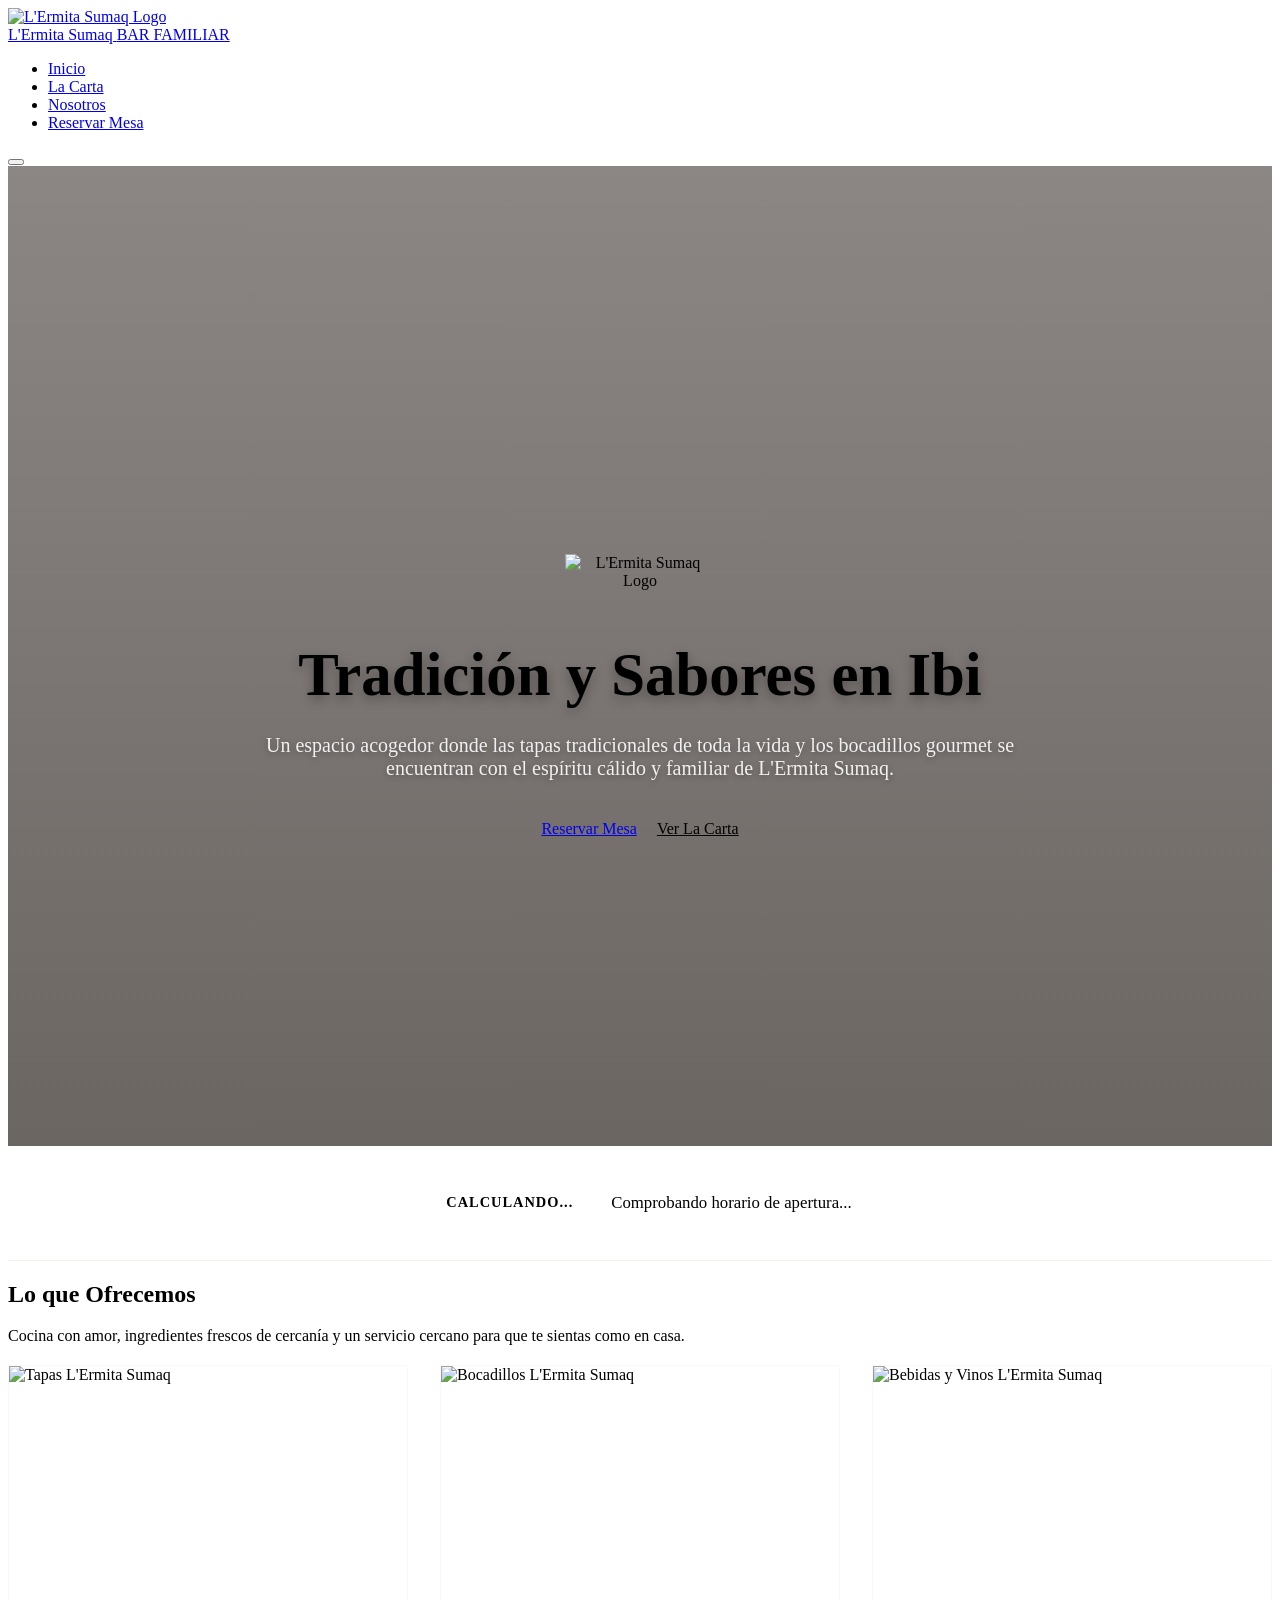
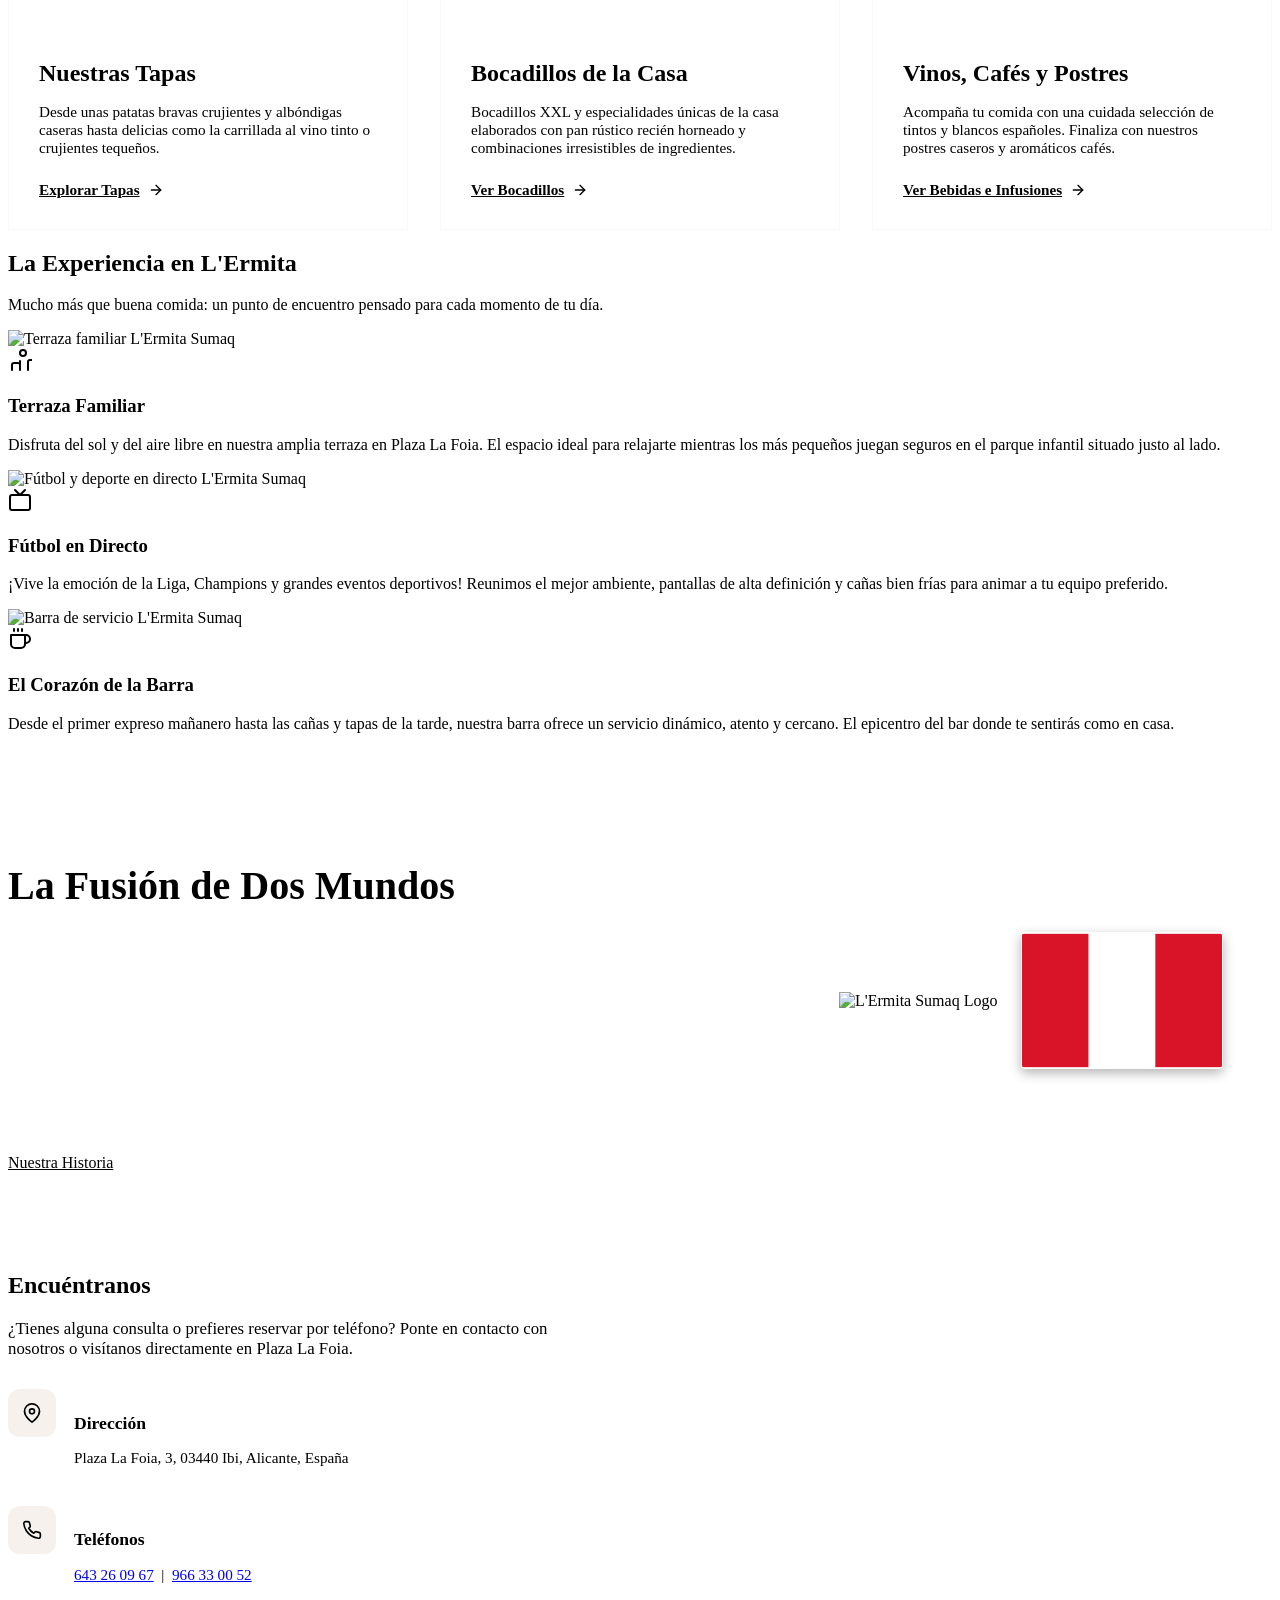
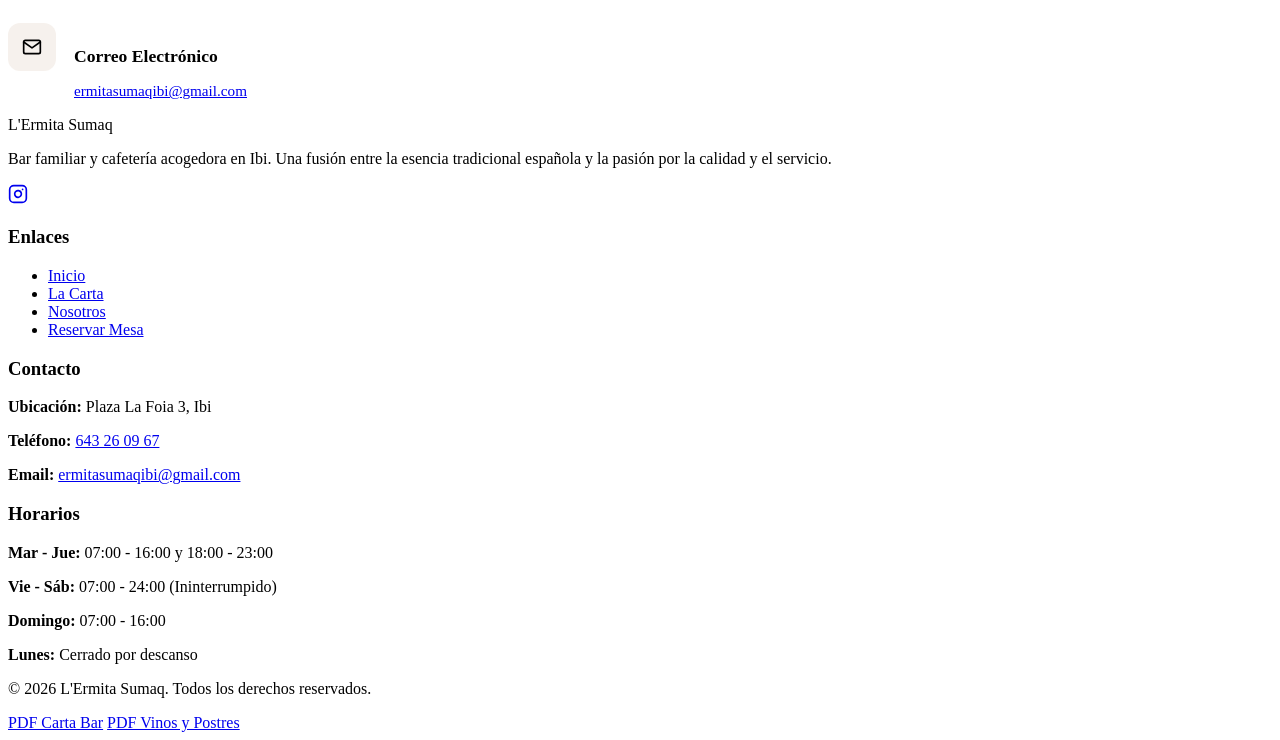
==== index.html @ e2312864 "Add files via upload" ====
<!DOCTYPE html>
<html lang="es">
<head>
    <meta charset="UTF-8">
    <meta name="viewport" content="width=device-width, initial-scale=1.0">
    <meta name="description" content="Descubre L'Ermita Sumaq en Ibi. Un acogedor bar familiar y cafetería donde disfrutarás de deliciosas tapas, bocadillos gourmet, vinos y postres en un ambiente único. Reservas de mesa online.">
    <meta name="keywords" content="bar familiar Ibi, tapas Ibi, bocadillos gourmet, cafetería Plaza La Foia, L'Ermita Sumaq, reservas restaurante Ibi">
    <title>Inicio - L'Ermita Sumaq | Bar Familiar y Cafetería en Ibi</title>
    <link rel="icon" type="image/png" href="assets/logos/logo_principal.png">
    <link rel="stylesheet" href="css/styles.css">
    <style>
        /* Specific Styles for Home Page */
        .hero {
            position: relative;
            height: 100vh;
            min-height: 600px;
            background: linear-gradient(rgba(45, 36, 32, 0.55), rgba(45, 36, 32, 0.7)), url('assets/generated/hero_bg.png') no-repeat center center/cover;
            display: flex;
            align-items: center;
            color: var(--white);
            text-align: center;
            padding-top: 80px;
        }

        .hero-content {
            max-width: 800px;
            margin: 0 auto;
        }

        .hero-logo-peru {
            width: 150px;
            height: auto;
            margin: 0 auto 24px auto;
            display: block;
        }

        .hero h1 {
            font-size: 3.8rem;
            color: var(--white);
            margin-bottom: 24px;
            text-shadow: 0 4px 12px rgba(0,0,0,0.3);
        }

        .hero p {
            font-size: 1.25rem;
            margin-bottom: 40px;
            color: rgba(255, 255, 255, 0.9);
            text-shadow: 0 2px 6px rgba(0,0,0,0.3);
            font-weight: 300;
        }

        .hero-buttons {
            display: flex;
            justify-content: center;
            gap: 20px;
            flex-wrap: wrap;
        }

        .hero-buttons .btn-secondary {
            color: var(--white);
            border-color: var(--white);
        }

        .hero-buttons .btn-secondary:hover {
            background-color: var(--white);
            color: var(--primary-color);
        }

        /* Status Banner */
        .status-section {
            background-color: var(--white);
            padding: 30px 0;
            box-shadow: var(--shadow-sm);
            border-bottom: 1px solid rgba(199, 161, 122, 0.15);
        }

        .status-container {
            display: flex;
            justify-content: center;
            align-items: center;
            gap: 20px;
            flex-wrap: wrap;
        }

        .status-badge {
            display: inline-block;
            padding: 8px 18px;
            border-radius: 50px;
            font-weight: 600;
            font-size: 0.9rem;
            text-transform: uppercase;
            letter-spacing: 1px;
        }

        .status-open {
            background-color: rgba(46, 117, 89, 0.1);
            color: #2E7559;
            border: 1px solid rgba(46, 117, 89, 0.2);
        }

        .status-closed {
            background-color: rgba(186, 45, 45, 0.1);
            color: #BA2D2D;
            border: 1px solid rgba(186, 45, 45, 0.2);
        }

        #status-details {
            font-size: 1.05rem;
            color: var(--text-color);
        }

        #status-details strong {
            color: var(--primary-color);
        }

        /* Features Section */
        .features-grid {
            display: grid;
            grid-template-columns: repeat(3, 1fr);
            gap: 32px;
            margin-top: 20px;
        }

        .feature-card {
            background-color: var(--card-bg);
            border-radius: var(--border-radius);
            overflow: hidden;
            box-shadow: var(--shadow-sm);
            transition: var(--transition);
            border: 1px solid rgba(199, 161, 122, 0.08);
        }

        .feature-card:hover {
            transform: translateY(-8px);
            box-shadow: var(--shadow-md);
            border-color: var(--accent-color);
        }

        .feature-img-container {
            height: 240px;
            overflow: hidden;
            position: relative;
        }

        .feature-img {
            width: 100%;
            height: 100%;
            object-fit: cover;
            transition: var(--transition);
        }

        .feature-card:hover .feature-img {
            transform: scale(1.05);
        }

        .feature-content {
            padding: 30px;
        }

        .feature-content h3 {
            font-size: 1.5rem;
            margin-bottom: 12px;
        }

        .feature-content p {
            color: var(--text-muted);
            margin-bottom: 24px;
            font-size: 0.95rem;
        }

        .feature-link {
            font-weight: 600;
            color: var(--secondary-color);
            font-size: 0.95rem;
            display: inline-flex;
            align-items: center;
            gap: 8px;
        }

        .feature-link:hover {
            color: var(--primary-color);
        }

        /* Fusion/Promo Section */
        .fusion-banner {
            background-color: var(--primary-color);
            color: var(--white);
            padding: 80px 0;
            position: relative;
            overflow: hidden;
        }

        .fusion-banner::before {
            content: '';
            position: absolute;
            top: 0;
            right: 0;
            width: 50%;
            height: 100%;
            background: linear-gradient(90deg, var(--primary-color) 20%, transparent), url('assets/photos/local/salon.png') no-repeat center center/cover;
            opacity: 0.25;
        }

        .fusion-grid {
            display: grid;
            grid-template-columns: 1.2fr 0.8fr;
            gap: 60px;
            align-items: center;
            position: relative;
            z-index: 2;
        }

        .fusion-text h2 {
            color: var(--accent-color);
            font-size: 2.5rem;
            margin-bottom: 24px;
        }

        .fusion-text p {
            margin-bottom: 20px;
            line-height: 1.8;
            font-size: 1.05rem;
            color: rgba(255, 255, 255, 0.9);
        }

        .fusion-logos {
            display: flex;
            justify-content: center;
            align-items: center;
            gap: 24px;
            padding: 20px;
        }

        .fusion-logo-item {
            display: flex;
            flex-direction: column;
            align-items: center;
            gap: 12px;
            text-align: center;
        }

        .fusion-logo-img {
            height: 100px;
            width: auto;
            object-fit: contain;
            filter: drop-shadow(0 4px 10px rgba(0,0,0,0.3));
        }

        .fusion-logo-item p {
            font-size: 0.85rem;
            font-weight: 500;
            color: var(--accent-color);
            text-transform: uppercase;
            letter-spacing: 1px;
        }

        /* Location Section */
        .location-section {
            background-color: var(--white);
        }

        .location-grid {
            display: grid;
            grid-template-columns: 1fr 1.2fr;
            gap: 60px;
            align-items: center;
        }

        .contact-info-list {
            margin-top: 30px;
            display: flex;
            flex-direction: column;
            gap: 24px;
        }

        .contact-info-item {
            display: flex;
            align-items: flex-start;
            gap: 18px;
        }

        .contact-icon-wrapper {
            width: 48px;
            height: 48px;
            background-color: rgba(166, 117, 79, 0.1);
            border-radius: 12px;
            display: flex;
            align-items: center;
            justify-content: center;
            color: var(--secondary-color);
            flex-shrink: 0;
        }

        .contact-details h4 {
            font-size: 1.1rem;
            margin-bottom: 4px;
            color: var(--primary-color);
        }

        .contact-details p {
            color: var(--text-muted);
            font-size: 0.95rem;
        }

        .map-container {
            border-radius: var(--border-radius);
            overflow: hidden;
            box-shadow: var(--shadow-md);
            height: 400px;
            border: 2px solid var(--accent-color);
        }

        .map-container iframe {
            width: 100%;
            height: 100%;
            border: 0;
        }

        @media (max-width: 992px) {
            .features-grid {
                grid-template-columns: repeat(2, 1fr);
            }
            .fusion-grid, .location-grid {
                grid-template-columns: 1fr;
                gap: 40px;
            }
            .fusion-banner::before {
                width: 100%;
            }
        }

        @media (max-width: 768px) {
            .hero h1 {
                font-size: 2.6rem;
            }
            .hero p {
                font-size: 1.1rem;
            }
            .features-grid {
                grid-template-columns: 1fr;
            }
            .map-container {
                height: 300px;
            }
        }
    </style>
</head>
<body>

    <!-- Header / Navigation -->
    <header>
        <div class="container">
            <a href="index.html" class="logo-container">
                <img src="assets/logos/logo_principal.png" alt="L'Ermita Sumaq Logo" class="logo-img">
                <div class="logo-text">
                    L'Ermita Sumaq
                    <span class="logo-subtext">BAR FAMILIAR</span>
                </div>
            </a>
            <nav>
                <ul class="nav-menu">
                    <li class="nav-item"><a href="index.html" class="nav-link active">Inicio</a></li>
                    <li class="nav-item"><a href="carta.html" class="nav-link">La Carta</a></li>
                    <li class="nav-item"><a href="nosotros.html" class="nav-link">Nosotros</a></li>
                    <li class="nav-item"><a href="reservas.html" class="nav-link btn-nav">Reservar Mesa</a></li>
                </ul>
            </nav>
            <button class="hamburger">
                <span class="bar"></span>
                <span class="bar"></span>
                <span class="bar"></span>
            </button>
        </div>
    </header>

    <!-- Hero Section -->
    <section class="hero fade-in">
        <div class="container hero-content">
            <img src="assets/logos/logo_principal.png" alt="L'Ermita Sumaq Logo" class="hero-logo-peru">
            <h1 class="fade-in-up delay-1">Tradición y Sabores en Ibi</h1>
            <p class="fade-in-up delay-2">Un espacio acogedor donde las tapas tradicionales de toda la vida y los bocadillos gourmet se encuentran con el espíritu cálido y familiar de L'Ermita Sumaq.</p>
            <div class="hero-buttons fade-in-up delay-3">
                <a href="reservas.html" class="btn btn-primary">Reservar Mesa</a>
                <a href="carta.html" class="btn btn-secondary">Ver La Carta</a>
            </div>
        </div>
    </section>

    <!-- Dynamic Status Banner -->
    <section class="status-section">
        <div class="container">
            <div class="status-container">
                <span id="open-status" class="status-badge">Calculando...</span>
                <p id="status-details">Comprobando horario de apertura...</p>
            </div>
        </div>
    </section>

    <!-- Features Section -->
    <section class="section-padding">
        <div class="container">
            <div class="text-center">
                <h2 class="section-title">Lo que Ofrecemos</h2>
                <p class="section-subtitle">Cocina con amor, ingredientes frescos de cercanía y un servicio cercano para que te sientas como en casa.</p>
            </div>
            
            <div class="features-grid">
                <!-- Feature 1 -->
                <div class="feature-card">
                    <div class="feature-img-container">
                        <img src="assets/generated/tapas_spread.png" alt="Tapas L'Ermita Sumaq" class="feature-img">
                    </div>
                    <div class="feature-content">
                        <h3>Nuestras Tapas</h3>
                        <p>Desde unas patatas bravas crujientes y albóndigas caseras hasta delicias como la carrillada al vino tinto o crujientes tequeños.</p>
                        <a href="carta.html?cat=tapas" class="feature-link">
                            Explorar Tapas
                            <svg width="16" height="16" viewBox="0 0 24 24" fill="none" stroke="currentColor" stroke-width="2" stroke-linecap="round" stroke-linejoin="round"><line x1="5" y1="12" x2="19" y2="12"></line><polyline points="12 5 19 12 12 19"></polyline></svg>
                        </a>
                    </div>
                </div>

                <!-- Feature 2 -->
                <div class="feature-card">
                    <div class="feature-img-container">
                        <img src="assets/generated/gourmet_sandwich.png" alt="Bocadillos L'Ermita Sumaq" class="feature-img">
                    </div>
                    <div class="feature-content">
                        <h3>Bocadillos de la Casa</h3>
                        <p>Bocadillos XXL y especialidades únicas de la casa elaborados con pan rústico recién horneado y combinaciones irresistibles de ingredientes.</p>
                        <a href="carta.html?cat=bocadillos" class="feature-link">
                            Ver Bocadillos
                            <svg width="16" height="16" viewBox="0 0 24 24" fill="none" stroke="currentColor" stroke-width="2" stroke-linecap="round" stroke-linejoin="round"><line x1="5" y1="12" x2="19" y2="12"></line><polyline points="12 5 19 12 12 19"></polyline></svg>
                        </a>
                    </div>
                </div>

                <!-- Feature 3 -->
                <div class="feature-card">
                    <div class="feature-img-container">
                        <img src="assets/generated/wine_selection.png" alt="Bebidas y Vinos L'Ermita Sumaq" class="feature-img">
                    </div>
                    <div class="feature-content">
                        <h3>Vinos, Cafés y Postres</h3>
                        <p>Acompaña tu comida con una cuidada selección de tintos y blancos españoles. Finaliza con nuestros postres caseros y aromáticos cafés.</p>
                        <a href="carta.html?cat=postres" class="feature-link">
                            Ver Bebidas e Infusiones
                            <svg width="16" height="16" viewBox="0 0 24 24" fill="none" stroke="currentColor" stroke-width="2" stroke-linecap="round" stroke-linejoin="round"><line x1="5" y1="12" x2="19" y2="12"></line><polyline points="12 5 19 12 12 19"></polyline></svg>
                        </a>
                    </div>
                </div>
            </div>
        </div>
    </section>

    <!-- Experience / Bar Highlights Section -->
    <section class="section-padding experience-section">
        <div class="container">
            <div class="text-center">
                <h2 class="section-title">La Experiencia en L'Ermita</h2>
                <p class="section-subtitle">Mucho más que buena comida: un punto de encuentro pensado para cada momento de tu día.</p>
            </div>

            <div class="experience-grid">
                <!-- Card 1: Terraza Familiar -->
                <div class="experience-card">
                    <div class="experience-img-container">
                        <img src="assets/photos/local/terraza_parque_infantil.png" alt="Terraza familiar L'Ermita Sumaq" class="experience-img">
                    </div>
                    <div class="experience-content">
                        <div class="experience-icon">
                            <svg width="24" height="24" viewBox="0 0 24 24" fill="none" stroke="currentColor" stroke-width="2" stroke-linecap="round" stroke-linejoin="round"><path d="M12 22v-9m-8 9v-5a2 2 0 0 1 2-2h4a2 2 0 0 1 2 2v5m8 0v-8a2 2 0 0 1 2-2h2a2 2 0 0 1 2 2v8M18 5a3 3 0 1 1-6 0 3 3 0 0 1 6 0Z"/></svg>
                        </div>
                        <h3>Terraza Familiar</h3>
                        <p>Disfruta del sol y del aire libre en nuestra amplia terraza en Plaza La Foia. El espacio ideal para relajarte mientras los más pequeños juegan seguros en el parque infantil situado justo al lado.</p>
                    </div>
                </div>

                <!-- Card 2: Deporte en Directo -->
                <div class="experience-card">
                    <div class="experience-img-container">
                        <img src="assets/generated/sports_match.png" alt="Fútbol y deporte en directo L'Ermita Sumaq" class="experience-img">
                    </div>
                    <div class="experience-content">
                        <div class="experience-icon">
                            <svg width="24" height="24" viewBox="0 0 24 24" fill="none" stroke="currentColor" stroke-width="2" stroke-linecap="round" stroke-linejoin="round"><rect x="2" y="7" width="20" height="15" rx="2" ry="2"></rect><polyline points="17 2 12 7 7 2"></polyline></svg>
                        </div>
                        <h3>Fútbol en Directo</h3>
                        <p>¡Vive la emoción de la Liga, Champions y grandes eventos deportivos! Reunimos el mejor ambiente, pantallas de alta definición y cañas bien frías para animar a tu equipo preferido.</p>
                    </div>
                </div>

                <!-- Card 3: El Alma de la Barra -->
                <div class="experience-card">
                    <div class="experience-img-container">
                        <img src="assets/photos/local/barra.png" alt="Barra de servicio L'Ermita Sumaq" class="experience-img">
                    </div>
                    <div class="experience-content">
                        <div class="experience-icon">
                            <svg width="24" height="24" viewBox="0 0 24 24" fill="none" stroke="currentColor" stroke-width="2" stroke-linecap="round" stroke-linejoin="round"><path d="M17 8h1a4 4 0 1 1 0 8h-1M3 8h14v9a4 4 0 0 1-4 4H7a4 4 0 0 1-4-4Z"/><line x1="6" y1="2" x2="6" y2="4"/><line x1="10" y1="2" x2="10" y2="4"/><line x1="14" y1="2" x2="14" y2="4"/></svg>
                        </div>
                        <h3>El Corazón de la Barra</h3>
                        <p>Desde el primer expreso mañanero hasta las cañas y tapas de la tarde, nuestra barra ofrece un servicio dinámico, atento y cercano. El epicentro del bar donde te sentirás como en casa.</p>
                    </div>
                </div>
            </div>
        </div>
    </section>

    <!-- Fusion Concept Section -->
    <section class="fusion-banner">
        <div class="container">
            <div class="fusion-grid">
                <div class="fusion-text">
                    <h2>La Fusión de Dos Mundos</h2>
                    <p>El término <strong>"Ermita"</strong> rinde homenaje a los rincones con solera de nuestra geografía, evocando un lugar de encuentro tradicional, pausado y lleno de cercanía. Por su parte, la palabra quechua <strong>"Sumaq"</strong> significa delicioso, hermoso, excelente; un adjetivo que define nuestra entrega constante por ofrecer la máxima calidad en cada plato.</p>
                    <p>En L'Ermita Sumaq unimos lo mejor de la taberna clásica española con un toque de calidez andina, creando una atmósfera familiar única en la Plaza de la Foia en Ibi.</p>
                    <a href="nosotros.html" class="btn btn-secondary" style="margin-top: 15px; color: var(--white); border-color: var(--white);">Nuestra Historia</a>
                </div>
                <div class="fusion-logos">
                    <img src="assets/logos/logo_principal.png" alt="L'Ermita Sumaq Logo" class="fusion-logo-img-large">
                    <!-- Peru Flag SVG -->
                    <svg class="peru-flag" width="200" height="135" viewBox="0 0 3 2" style="border-radius: 4px; box-shadow: 0 4px 12px rgba(0,0,0,0.3); border: 1px solid rgba(255,255,255,0.2); flex-shrink: 0;">
                        <rect width="1" height="2" fill="#D91429" />
                        <rect x="1" width="1" height="2" fill="#FFF" />
                        <rect x="2" width="1" height="2" fill="#D91429" />
                    </svg>
                </div>
            </div>
        </div>
    </section>

    <!-- Location & Contact Section -->
    <section class="section-padding location-section">
        <div class="container">
            <div class="location-grid">
                <div class="contact-info">
                    <h2 class="section-title" style="text-align: left; margin-bottom: 20px;">Encuéntranos</h2>
                    <p style="color: var(--text-muted); font-size: 1.05rem;">¿Tienes alguna consulta o prefieres reservar por teléfono? Ponte en contacto con nosotros o visítanos directamente en Plaza La Foia.</p>
                    
                    <div class="contact-info-list">
                        <!-- Address -->
                        <div class="contact-info-item">
                            <div class="contact-icon-wrapper">
                                <svg width="20" height="20" viewBox="0 0 24 24" fill="none" stroke="currentColor" stroke-width="2" stroke-linecap="round" stroke-linejoin="round"><path d="M21 10c0 7-9 13-9 13s-9-6-9-13a9 9 0 0 1 18 0z"></path><circle cx="12" cy="10" r="3"></circle></svg>
                            </div>
                            <div class="contact-details">
                                <h4>Dirección</h4>
                                <p>Plaza La Foia, 3, 03440 Ibi, Alicante, España</p>
                            </div>
                        </div>

                        <!-- Phone -->
                        <div class="contact-info-item">
                            <div class="contact-icon-wrapper">
                                <svg width="20" height="20" viewBox="0 0 24 24" fill="none" stroke="currentColor" stroke-width="2" stroke-linecap="round" stroke-linejoin="round"><path d="M22 16.92v3a2 2 0 0 1-2.18 2 19.79 19.79 0 0 1-8.63-3.07 19.5 19.5 0 0 1-6-6 19.79 19.79 0 0 1-3.07-8.67A2 2 0 0 1 4.11 2h3a2 2 0 0 1 2 1.72 12.84 12.84 0 0 0 .7 2.81 2 2 0 0 1-.45 2.11L8.09 9.91a16 16 0 0 0 6 6l1.27-1.27a2 2 0 0 1 2.11-.45 12.84 12.84 0 0 0 2.81.7A2 2 0 0 1 22 16.92z"></path></svg>
                            </div>
                            <div class="contact-details">
                                <h4>Teléfonos</h4>
                                <p><a href="tel:+34643260967">643 26 09 67</a> &nbsp;|&nbsp; <a href="tel:+34966330052">966 33 00 52</a></p>
                            </div>
                        </div>

                        <!-- Email -->
                        <div class="contact-info-item">
                            <div class="contact-icon-wrapper">
                                <svg width="20" height="20" viewBox="0 0 24 24" fill="none" stroke="currentColor" stroke-width="2" stroke-linecap="round" stroke-linejoin="round"><path d="M4 4h16c1.1 0 2 .9 2 2v12c0 1.1-.9 2-2 2H4c-1.1 0-2-.9-2-2V6c0-1.1.9-2 2-2z"></path><polyline points="22,6 12,13 2,6"></polyline></svg>
                            </div>
                            <div class="contact-details">
                                <h4>Correo Electrónico</h4>
                                <p><a href="mailto:ermitasumaqibi@gmail.com">ermitasumaqibi@gmail.com</a></p>
                            </div>
                        </div>
                    </div>
                </div>

                <!-- Google Maps Iframe -->
                <div class="map-container">
                    <iframe src="https://www.google.com/maps/embed?pb=!1m18!1m12!1m3!1d3119.5398242099307!2d-0.573905023471018!3d38.624976762696614!2m3!1f0!2f0!3f0!3m2!1i1024!2i768!4f13.1!3m3!1m2!1s0xd6186fb5d804245%3A0xe54d7ea1e3458bfb!2sPlaza%20la%20Foia%2C%203%2C%2003440%20Ibi%2C%20Alicante!5e0!3m2!1ses!2ses!4v1717961234567!5m2!1ses!2ses" allowfullscreen="" loading="lazy" referrerpolicy="no-referrer-when-downgrade"></iframe>
                </div>
            </div>
        </div>
    </section>

    <!-- Footer -->
    <footer>
        <div class="container">
            <div class="footer-grid">
                <div class="footer-logo">
                    <span class="footer-logo-text">L'Ermita Sumaq</span>
                    <p class="footer-logo-desc">Bar familiar y cafetería acogedora en Ibi. Una fusión entre la esencia tradicional española y la pasión por la calidad y el servicio.</p>
                    <div class="social-links">
                        <a href="https://www.instagram.com/ermitasumaq_ibi/" target="_blank" class="social-icon" aria-label="Instagram">
                            <svg width="20" height="20" viewBox="0 0 24 24" fill="none" stroke="currentColor" stroke-width="2" stroke-linecap="round" stroke-linejoin="round"><rect x="2" y="2" width="20" height="20" rx="5" ry="5"></rect><path d="M16 11.37A4 4 0 1 1 12.63 8 4 4 0 0 1 16 11.37z"></path><line x1="17.5" y1="6.5" x2="17.51" y2="6.5"></line></svg>
                        </a>
                    </div>
                </div>
                <div>
                    <h3>Enlaces</h3>
                    <ul class="footer-links">
                        <li><a href="index.html">Inicio</a></li>
                        <li><a href="carta.html">La Carta</a></li>
                        <li><a href="nosotros.html">Nosotros</a></li>
                        <li><a href="reservas.html">Reservar Mesa</a></li>
                    </ul>
                </div>
                <div>
                    <h3>Contacto</h3>
                    <div class="footer-contact">
                        <p><strong>Ubicación:</strong> Plaza La Foia 3, Ibi</p>
                        <p><strong>Teléfono:</strong> <a href="tel:+34643260967">643 26 09 67</a></p>
                        <p><strong>Email:</strong> <a href="mailto:ermitasumaqibi@gmail.com">ermitasumaqibi@gmail.com</a></p>
                    </div>
                </div>
                <div>
                    <h3>Horarios</h3>
                    <div class="footer-schedule">
                        <p><strong>Mar - Jue:</strong> 07:00 - 16:00 y 18:00 - 23:00</p>
                        <p><strong>Vie - Sáb:</strong> 07:00 - 24:00 (Ininterrumpido)</p>
                        <p><strong>Domingo:</strong> 07:00 - 16:00</p>
                        <p><strong>Lunes:</strong> Cerrado por descanso</p>
                    </div>
                </div>
            </div>
            <div class="footer-bottom">
                <p>&copy; 2026 L'Ermita Sumaq. Todos los derechos reservados.</p>
                <div class="footer-bottom-links">
                    <a href="assets/pdf/CARTA BAR ERMITA.pdf" target="_blank">PDF Carta Bar</a>
                    <a href="assets/pdf/Vinos y postres carta.pdf" target="_blank">PDF Vinos y Postres</a>
                </div>
            </div>
        </div>
    </footer>

    <script src="js/main.js"></script>
</body>
</html>
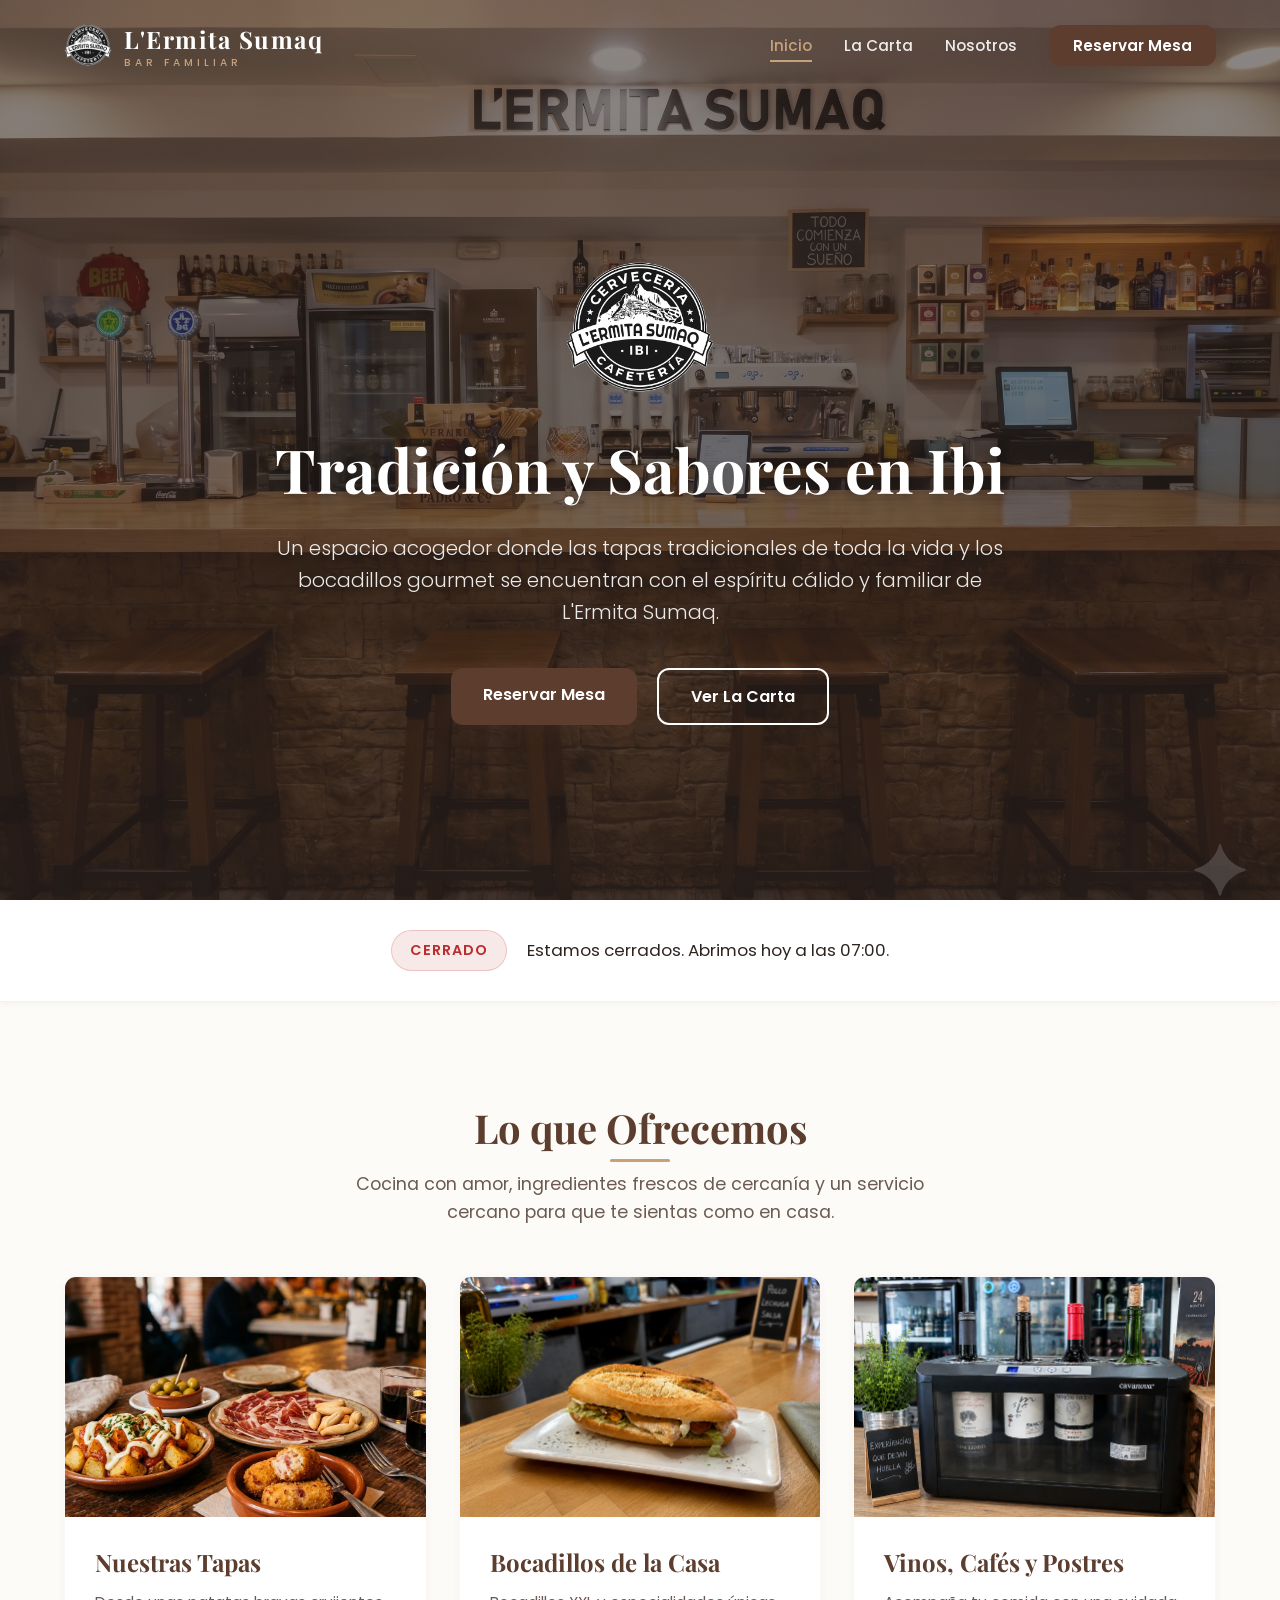
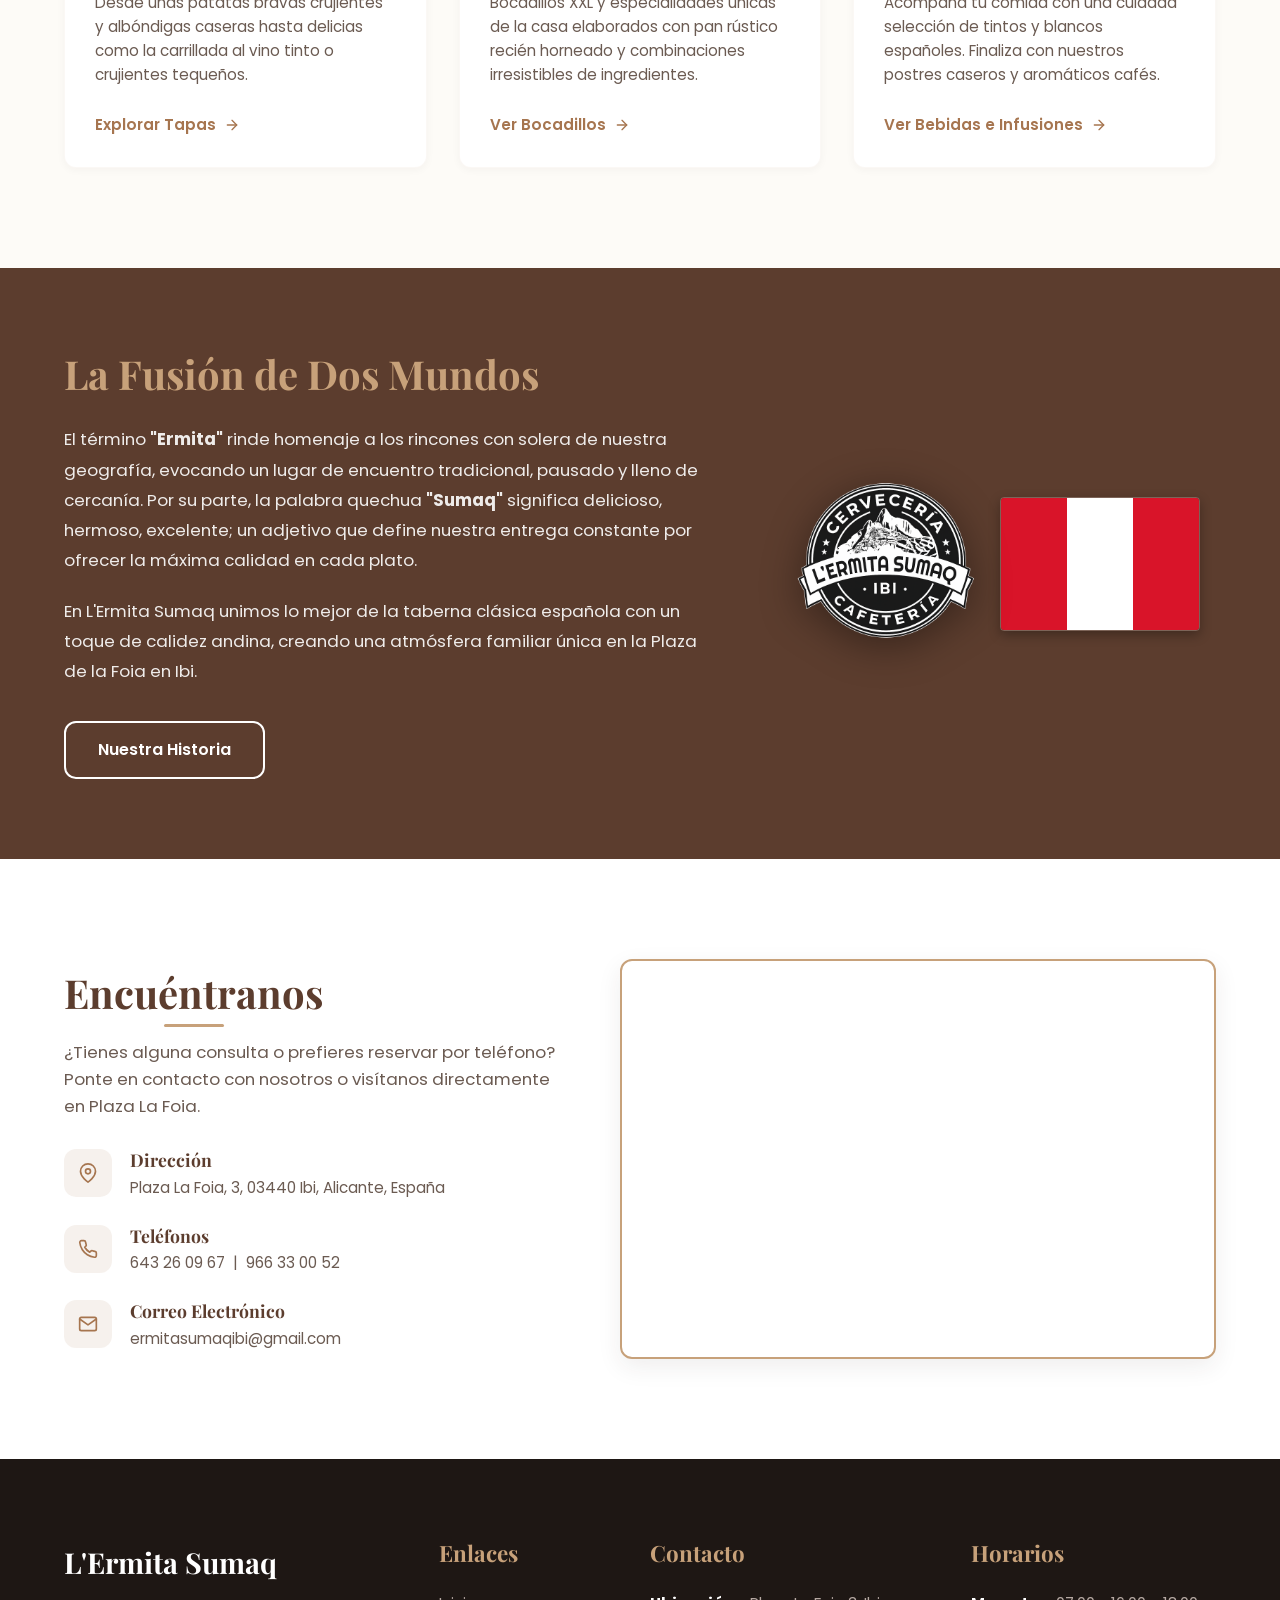
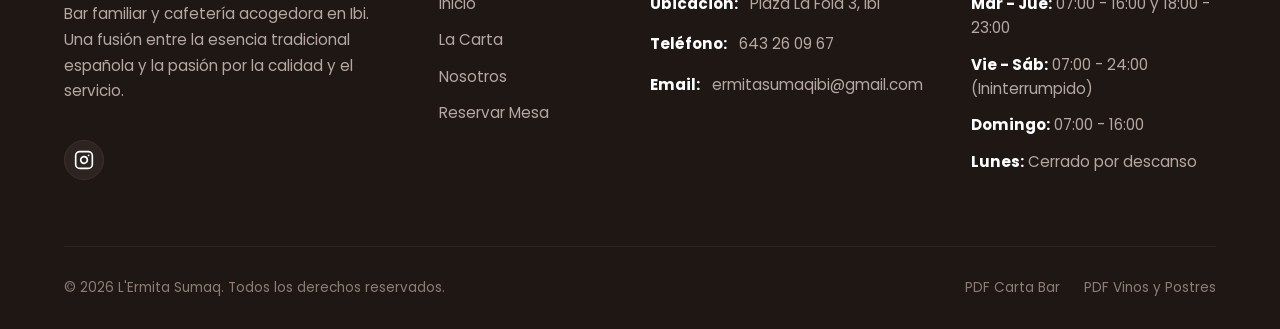
==== commit 706317c8: "Publica la web completa de Ermita Sumaq" ====
--- a/index.html
+++ b/index.html
@@ -197,7 +197,7 @@
             right: 0;
             width: 50%;
             height: 100%;
-            background: linear-gradient(90deg, var(--primary-color) 20%, transparent), url('assets/photos/local/salon.png') no-repeat center center/cover;
+            background: linear-gradient(90deg, var(--primary-color) 20%, transparent), url('assets/photos/salon.png') no-repeat center center/cover;
             opacity: 0.25;
         }
 
@@ -453,60 +453,6 @@
         </div>
     </section>
 
-    <!-- Experience / Bar Highlights Section -->
-    <section class="section-padding experience-section">
-        <div class="container">
-            <div class="text-center">
-                <h2 class="section-title">La Experiencia en L'Ermita</h2>
-                <p class="section-subtitle">Mucho más que buena comida: un punto de encuentro pensado para cada momento de tu día.</p>
-            </div>
-
-            <div class="experience-grid">
-                <!-- Card 1: Terraza Familiar -->
-                <div class="experience-card">
-                    <div class="experience-img-container">
-                        <img src="assets/photos/local/terraza_parque_infantil.png" alt="Terraza familiar L'Ermita Sumaq" class="experience-img">
-                    </div>
-                    <div class="experience-content">
-                        <div class="experience-icon">
-                            <svg width="24" height="24" viewBox="0 0 24 24" fill="none" stroke="currentColor" stroke-width="2" stroke-linecap="round" stroke-linejoin="round"><path d="M12 22v-9m-8 9v-5a2 2 0 0 1 2-2h4a2 2 0 0 1 2 2v5m8 0v-8a2 2 0 0 1 2-2h2a2 2 0 0 1 2 2v8M18 5a3 3 0 1 1-6 0 3 3 0 0 1 6 0Z"/></svg>
-                        </div>
-                        <h3>Terraza Familiar</h3>
-                        <p>Disfruta del sol y del aire libre en nuestra amplia terraza en Plaza La Foia. El espacio ideal para relajarte mientras los más pequeños juegan seguros en el parque infantil situado justo al lado.</p>
-                    </div>
-                </div>
-
-                <!-- Card 2: Deporte en Directo -->
-                <div class="experience-card">
-                    <div class="experience-img-container">
-                        <img src="assets/generated/sports_match.png" alt="Fútbol y deporte en directo L'Ermita Sumaq" class="experience-img">
-                    </div>
-                    <div class="experience-content">
-                        <div class="experience-icon">
-                            <svg width="24" height="24" viewBox="0 0 24 24" fill="none" stroke="currentColor" stroke-width="2" stroke-linecap="round" stroke-linejoin="round"><rect x="2" y="7" width="20" height="15" rx="2" ry="2"></rect><polyline points="17 2 12 7 7 2"></polyline></svg>
-                        </div>
-                        <h3>Fútbol en Directo</h3>
-                        <p>¡Vive la emoción de la Liga, Champions y grandes eventos deportivos! Reunimos el mejor ambiente, pantallas de alta definición y cañas bien frías para animar a tu equipo preferido.</p>
-                    </div>
-                </div>
-
-                <!-- Card 3: El Alma de la Barra -->
-                <div class="experience-card">
-                    <div class="experience-img-container">
-                        <img src="assets/photos/local/barra.png" alt="Barra de servicio L'Ermita Sumaq" class="experience-img">
-                    </div>
-                    <div class="experience-content">
-                        <div class="experience-icon">
-                            <svg width="24" height="24" viewBox="0 0 24 24" fill="none" stroke="currentColor" stroke-width="2" stroke-linecap="round" stroke-linejoin="round"><path d="M17 8h1a4 4 0 1 1 0 8h-1M3 8h14v9a4 4 0 0 1-4 4H7a4 4 0 0 1-4-4Z"/><line x1="6" y1="2" x2="6" y2="4"/><line x1="10" y1="2" x2="10" y2="4"/><line x1="14" y1="2" x2="14" y2="4"/></svg>
-                        </div>
-                        <h3>El Corazón de la Barra</h3>
-                        <p>Desde el primer expreso mañanero hasta las cañas y tapas de la tarde, nuestra barra ofrece un servicio dinámico, atento y cercano. El epicentro del bar donde te sentirás como en casa.</p>
-                    </div>
-                </div>
-            </div>
-        </div>
-    </section>
-
     <!-- Fusion Concept Section -->
     <section class="fusion-banner">
         <div class="container">
@@ -520,7 +466,7 @@
                 <div class="fusion-logos">
                     <img src="assets/logos/logo_principal.png" alt="L'Ermita Sumaq Logo" class="fusion-logo-img-large">
                     <!-- Peru Flag SVG -->
-                    <svg class="peru-flag" width="200" height="135" viewBox="0 0 3 2" style="border-radius: 4px; box-shadow: 0 4px 12px rgba(0,0,0,0.3); border: 1px solid rgba(255,255,255,0.2); flex-shrink: 0;">
+                    <svg class="peru-flag" width="200" height="134" viewBox="0 0 3 2" style="border-radius: 4px; box-shadow: 0 4px 12px rgba(0,0,0,0.3); border: 1px solid rgba(255,255,255,0.2); flex-shrink: 0;">
                         <rect width="1" height="2" fill="#D91429" />
                         <rect x="1" width="1" height="2" fill="#FFF" />
                         <rect x="2" width="1" height="2" fill="#D91429" />
--- a/css/styles.css
+++ b/css/styles.css
@@ -0,0 +1,698 @@
+@import url('https://fonts.googleapis.com/css2?family=Playfair+Display:ital,wght@0,400;0,600;0,700;1,400&family=Poppins:wght@300;400;500;600;700&display=swap');
+
+:root {
+    --primary-color: #5C3D2E;
+    --primary-rgb: 92, 61, 46;
+    --secondary-color: #A6754F;
+    --secondary-rgb: 166, 117, 79;
+    --accent-color: #C7A17A;
+    --accent-rgb: 199, 161, 122;
+    --light-bg: #FDFBF7;
+    --card-bg: #ffffff;
+    --text-color: #2D2420;
+    --text-muted: #6B5B52;
+    --white: #ffffff;
+    --shadow-sm: 0 2px 8px rgba(45, 36, 32, 0.04);
+    --shadow-md: 0 8px 24px rgba(45, 36, 32, 0.08);
+    --shadow-lg: 0 16px 40px rgba(45, 36, 32, 0.12);
+    --transition: all 0.3s cubic-bezier(0.25, 0.8, 0.25, 1);
+    --border-radius: 12px;
+}
+
+/* Base Styles */
+* {
+    margin: 0;
+    padding: 0;
+    box-sizing: border-box;
+}
+
+html {
+    scroll-behavior: smooth;
+    font-size: 16px;
+}
+
+body {
+    font-family: 'Poppins', sans-serif;
+    background-color: var(--light-bg);
+    color: var(--text-color);
+    line-height: 1.6;
+    overflow-x: hidden;
+}
+
+h1, h2, h3, h4 {
+    font-family: 'Playfair Display', serif;
+    font-weight: 700;
+    color: var(--primary-color);
+    line-height: 1.3;
+}
+
+a {
+    text-decoration: none;
+    color: inherit;
+    transition: var(--transition);
+}
+
+img {
+    max-width: 100%;
+    height: auto;
+    display: block;
+}
+
+/* Scrollbar customization */
+::-webkit-scrollbar {
+    width: 8px;
+}
+::-webkit-scrollbar-track {
+    background: var(--light-bg);
+}
+::-webkit-scrollbar-thumb {
+    background: var(--accent-color);
+    border-radius: 10px;
+}
+::-webkit-scrollbar-thumb:hover {
+    background: var(--secondary-color);
+}
+
+/* Utility Classes */
+.container {
+    max-width: 1200px;
+    margin: 0 auto;
+    padding: 0 24px;
+}
+
+.text-center { text-align: center; }
+.section-padding { padding: 100px 0; }
+.section-title {
+    font-size: 2.5rem;
+    margin-bottom: 16px;
+    position: relative;
+    display: inline-block;
+}
+.section-title::after {
+    content: '';
+    position: absolute;
+    bottom: -8px;
+    left: 50%;
+    transform: translateX(-50%);
+    width: 60px;
+    height: 3px;
+    background-color: var(--accent-color);
+    border-radius: 2px;
+}
+.section-subtitle {
+    color: var(--text-muted);
+    font-size: 1.1rem;
+    max-width: 600px;
+    margin: 0 auto 50px auto;
+}
+
+/* Header & Navigation */
+header {
+    position: fixed;
+    top: 0;
+    left: 0;
+    width: 100%;
+    z-index: 1000;
+    transition: var(--transition);
+    padding: 20px 0;
+}
+
+header.scrolled {
+    background-color: rgba(253, 251, 247, 0.95);
+    backdrop-filter: blur(10px);
+    box-shadow: var(--shadow-sm);
+    padding: 12px 0;
+}
+
+header .container {
+    display: flex;
+    justify-content: space-between;
+    align-items: center;
+}
+
+.logo-container {
+    display: flex;
+    align-items: center;
+    gap: 12px;
+}
+
+.logo-img {
+    height: 48px;
+    width: auto;
+    transition: var(--transition);
+}
+
+header.scrolled .logo-img {
+    height: 40px;
+}
+
+.fusion-logo-img-large {
+    height: 180px;
+    width: auto;
+    object-fit: contain;
+    filter: drop-shadow(0 8px 20px rgba(0,0,0,0.4));
+}
+
+/* Header states: transparent when at top (not scrolled), styled when scrolled */
+header:not(.scrolled) .logo-text {
+    color: var(--white);
+}
+
+header:not(.scrolled) .logo-subtext {
+    color: var(--accent-color);
+}
+
+header:not(.scrolled) .nav-link {
+    color: rgba(255, 255, 255, 0.9);
+}
+
+header:not(.scrolled) .nav-link::after {
+    background-color: var(--accent-color);
+}
+
+header:not(.scrolled) .nav-link:hover,
+header:not(.scrolled) .nav-link.active {
+    color: var(--accent-color);
+}
+
+header:not(.scrolled) .hamburger .bar {
+    background-color: var(--white);
+}
+
+.logo-text {
+    font-family: 'Playfair Display', serif;
+    font-weight: 700;
+    font-size: 1.5rem;
+    letter-spacing: 1.5px;
+    color: var(--primary-color);
+    display: flex;
+    flex-direction: column;
+}
+
+.logo-subtext {
+    font-family: 'Poppins', sans-serif;
+    font-size: 0.65rem;
+    font-weight: 500;
+    letter-spacing: 4px;
+    color: var(--secondary-color);
+    margin-top: -3px;
+}
+
+/* Nav Menu */
+.nav-menu {
+    display: flex;
+    list-style: none;
+    gap: 32px;
+    align-items: center;
+}
+
+.nav-link {
+    font-weight: 500;
+    font-size: 0.95rem;
+    color: var(--text-color);
+    position: relative;
+    padding: 6px 0;
+}
+
+.nav-link::after {
+    content: '';
+    position: absolute;
+    bottom: 0;
+    left: 0;
+    width: 0;
+    height: 2px;
+    background-color: var(--secondary-color);
+    transition: var(--transition);
+}
+
+.nav-link:hover::after,
+.nav-link.active::after {
+    width: 100%;
+}
+
+.nav-link:hover,
+.nav-link.active {
+    color: var(--secondary-color);
+}
+
+.btn-nav {
+    background-color: var(--primary-color);
+    color: var(--white) !important;
+    padding: 10px 24px;
+    border-radius: var(--border-radius);
+    font-weight: 600;
+    box-shadow: 0 4px 12px rgba(92, 61, 46, 0.2);
+}
+
+.btn-nav:hover {
+    background-color: var(--secondary-color);
+    transform: translateY(-2px);
+    box-shadow: 0 6px 16px rgba(166, 117, 79, 0.3);
+}
+
+.btn-nav::after {
+    display: none;
+}
+
+/* Hamburger Menu */
+.hamburger {
+    display: none;
+    cursor: pointer;
+    background: none;
+    border: none;
+    outline: none;
+}
+
+.bar {
+    display: block;
+    width: 25px;
+    height: 3px;
+    margin: 5px auto;
+    transition: var(--transition);
+    background-color: var(--primary-color);
+    border-radius: 2px;
+}
+
+/* Buttons */
+.btn {
+    display: inline-block;
+    padding: 14px 32px;
+    border-radius: var(--border-radius);
+    font-weight: 600;
+    text-align: center;
+    cursor: pointer;
+    transition: var(--transition);
+    border: none;
+    outline: none;
+    font-size: 1rem;
+}
+
+.btn-primary {
+    background-color: var(--primary-color);
+    color: var(--white);
+    box-shadow: 0 6px 20px rgba(92, 61, 46, 0.25);
+}
+
+.btn-primary:hover {
+    background-color: var(--secondary-color);
+    transform: translateY(-3px);
+    box-shadow: 0 8px 24px rgba(166, 117, 79, 0.35);
+}
+
+.btn-secondary {
+    background-color: transparent;
+    color: var(--primary-color);
+    border: 2px solid var(--primary-color);
+}
+
+.btn-secondary:hover {
+    background-color: var(--primary-color);
+    transform: translateY(-3px);
+}
+
+/* Experience Section */
+.experience-grid {
+    display: grid;
+    grid-template-columns: repeat(3, 1fr);
+    gap: 32px;
+    margin-top: 20px;
+}
+
+.experience-card {
+    background-color: var(--card-bg);
+    border-radius: var(--border-radius);
+    overflow: hidden;
+    box-shadow: var(--shadow-sm);
+    transition: var(--transition);
+    border: 1px solid rgba(199, 161, 122, 0.08);
+    display: flex;
+    flex-direction: column;
+}
+
+.experience-card:hover {
+    transform: translateY(-8px);
+    box-shadow: var(--shadow-md);
+    border-color: var(--accent-color);
+}
+
+.experience-img-container {
+    height: 240px;
+    overflow: hidden;
+    position: relative;
+}
+
+.experience-img {
+    width: 100%;
+    height: 100%;
+    object-fit: cover;
+    transition: var(--transition);
+}
+
+.experience-card:hover .experience-img {
+    transform: scale(1.05);
+}
+
+.experience-content {
+    padding: 30px;
+    display: flex;
+    flex-direction: column;
+    gap: 12px;
+    flex-grow: 1;
+}
+
+.experience-icon {
+    width: 48px;
+    height: 48px;
+    background-color: rgba(166, 117, 79, 0.1);
+    border-radius: 12px;
+    display: flex;
+    align-items: center;
+    justify-content: center;
+    color: var(--secondary-color);
+    margin-bottom: 8px;
+}
+
+.experience-content h3 {
+    font-size: 1.5rem;
+    color: var(--primary-color);
+}
+
+.experience-content p {
+    color: var(--text-muted);
+    font-size: 0.95rem;
+    line-height: 1.6;
+}
+
+/* Footer Section */
+footer {
+    background-color: #1E1714;
+    color: #DFD7D3;
+    padding: 80px 0 30px 0;
+    font-size: 0.95rem;
+}
+
+footer h3 {
+    color: var(--accent-color);
+    margin-bottom: 24px;
+    font-size: 1.4rem;
+}
+
+.footer-grid {
+    display: grid;
+    grid-template-columns: 2fr 1fr 1fr 1.5fr;
+    gap: 48px;
+    margin-bottom: 60px;
+}
+
+.footer-logo {
+    display: flex;
+    flex-direction: column;
+    gap: 16px;
+}
+
+.footer-logo-text {
+    font-family: 'Playfair Display', serif;
+    font-size: 1.8rem;
+    font-weight: 700;
+    color: var(--white);
+}
+
+.footer-logo-desc {
+    line-height: 1.7;
+    color: #B5A8A2;
+}
+
+.footer-links {
+    list-style: none;
+}
+
+.footer-links li {
+    margin-bottom: 12px;
+}
+
+.footer-links a {
+    color: #B5A8A2;
+}
+
+.footer-links a:hover {
+    color: var(--accent-color);
+    padding-left: 6px;
+}
+
+.footer-contact p {
+    margin-bottom: 16px;
+    display: flex;
+    align-items: flex-start;
+    gap: 12px;
+    color: #B5A8A2;
+}
+
+.footer-contact p strong {
+    color: var(--white);
+}
+
+.footer-contact a {
+    color: #B5A8A2;
+}
+
+.footer-contact a:hover {
+    color: var(--accent-color);
+}
+
+.social-links {
+    display: flex;
+    gap: 16px;
+    margin-top: 20px;
+}
+
+.social-icon {
+    width: 40px;
+    height: 40px;
+    background-color: #2D2421;
+    border-radius: 50%;
+    display: flex;
+    align-items: center;
+    justify-content: center;
+    transition: var(--transition);
+    color: var(--white);
+    border: 1px solid #3E322D;
+}
+
+.social-icon:hover {
+    background-color: var(--accent-color);
+    color: var(--primary-color);
+    transform: translateY(-3px);
+}
+
+.footer-schedule p {
+    margin-bottom: 12px;
+    color: #B5A8A2;
+}
+
+.footer-schedule p strong {
+    color: var(--white);
+}
+
+.footer-bottom {
+    border-top: 1px solid #2D2421;
+    padding-top: 30px;
+    display: flex;
+    justify-content: space-between;
+    align-items: center;
+    flex-wrap: wrap;
+    gap: 20px;
+    color: #8C7D77;
+    font-size: 0.85rem;
+}
+
+.footer-bottom-links {
+    display: flex;
+    gap: 24px;
+}
+
+.footer-bottom-links a:hover {
+    color: var(--accent-color);
+}
+
+/* Animations */
+@keyframes fadeInUp {
+    from {
+        opacity: 0;
+        transform: translateY(30px);
+    }
+    to {
+        opacity: 1;
+        transform: translateY(0);
+    }
+}
+
+@keyframes fadeIn {
+    from { opacity: 0; }
+    to { opacity: 1; }
+}
+
+.fade-in-up {
+    animation: fadeInUp 0.8s cubic-bezier(0.25, 0.8, 0.25, 1) forwards;
+}
+
+.fade-in {
+    animation: fadeIn 1.2s ease forwards;
+}
+
+.delay-1 { animation-delay: 0.2s; }
+.delay-2 { animation-delay: 0.4s; }
+.delay-3 { animation-delay: 0.6s; }
+
+/* Responsive Media Queries */
+@media (max-width: 1024px) {
+    .footer-grid {
+        grid-template-columns: 1fr 1fr;
+        gap: 40px;
+    }
+    .section-padding {
+        padding: 80px 0;
+    }
+    .experience-grid {
+        gap: 24px;
+    }
+}
+
+@media (max-width: 768px) {
+    .experience-grid {
+        grid-template-columns: 1fr;
+        gap: 24px;
+    }
+
+    .hamburger {
+        display: block;
+    }
+
+    .hamburger.active .bar:nth-child(2) {
+        opacity: 0;
+    }
+
+    .hamburger.active .bar:nth-child(1) {
+        transform: translateY(8px) rotate(45deg);
+    }
+
+    .hamburger.active .bar:nth-child(3) {
+        transform: translateY(-8px) rotate(-45deg);
+    }
+
+    .nav-menu {
+        position: fixed;
+        left: -100%;
+        top: 80px;
+        gap: 0;
+        flex-direction: column;
+        background-color: var(--light-bg);
+        width: 100%;
+        height: calc(100vh - 80px);
+        text-align: center;
+        transition: 0.4s ease;
+        box-shadow: 0 10px 15px rgba(0, 0, 0, 0.05);
+        padding: 40px 0;
+        overflow-y: auto;
+    }
+
+    .nav-menu.active {
+        left: 0;
+    }
+
+    .nav-item {
+        margin: 16px 0;
+        width: 100%;
+    }
+
+    .nav-link {
+        font-size: 1.15rem;
+        display: inline-block;
+    }
+    
+    .btn-nav {
+        margin-top: 10px;
+        display: inline-block;
+    }
+
+    header.scrolled {
+        top: 0;
+    }
+
+    .footer-grid {
+        grid-template-columns: 1fr;
+        gap: 32px;
+    }
+
+    .footer-bottom {
+        flex-direction: column;
+        text-align: center;
+    }
+
+    .section-title {
+        font-size: 2rem;
+    }
+
+    /* Always keep mobile nav links dark on light mobile dropdown menu background */
+    header .nav-menu .nav-link {
+        color: var(--text-color) !important;
+    }
+    header .nav-menu .nav-link::after {
+        background-color: var(--secondary-color) !important;
+    }
+    header .nav-menu .nav-link:hover,
+    header .nav-menu .nav-link.active {
+        color: var(--secondary-color) !important;
+    }
+}
+
+/* Floating Reservation Button */
+.floating-booking-btn {
+    position: fixed;
+    bottom: 30px;
+    right: 30px;
+    background-color: var(--primary-color);
+    color: var(--white);
+    padding: 14px 24px;
+    border-radius: 50px;
+    box-shadow: 0 8px 24px rgba(92, 61, 46, 0.3);
+    z-index: 999;
+    display: flex;
+    align-items: center;
+    gap: 10px;
+    font-weight: 600;
+    font-size: 0.95rem;
+    transition: var(--transition);
+    border: 1px solid rgba(255, 255, 255, 0.1);
+}
+
+.floating-booking-btn:hover {
+    background-color: var(--secondary-color);
+    transform: translateY(-5px);
+    box-shadow: 0 12px 28px rgba(166, 117, 79, 0.4);
+    color: var(--white);
+}
+
+.floating-booking-btn .btn-icon {
+    transition: var(--transition);
+}
+
+.floating-booking-btn:hover .btn-icon {
+    transform: rotate(-10deg) scale(1.1);
+}
+
+/* Adjust for mobile screens: show only icon to keep it clean */
+@media (max-width: 576px) {
+    .floating-booking-btn {
+        bottom: 20px;
+        right: 20px;
+        padding: 16px;
+        border-radius: 50%;
+        width: 56px;
+        height: 56px;
+        justify-content: center;
+    }
+    .floating-booking-btn .btn-text {
+        display: none;
+    }
+}
+
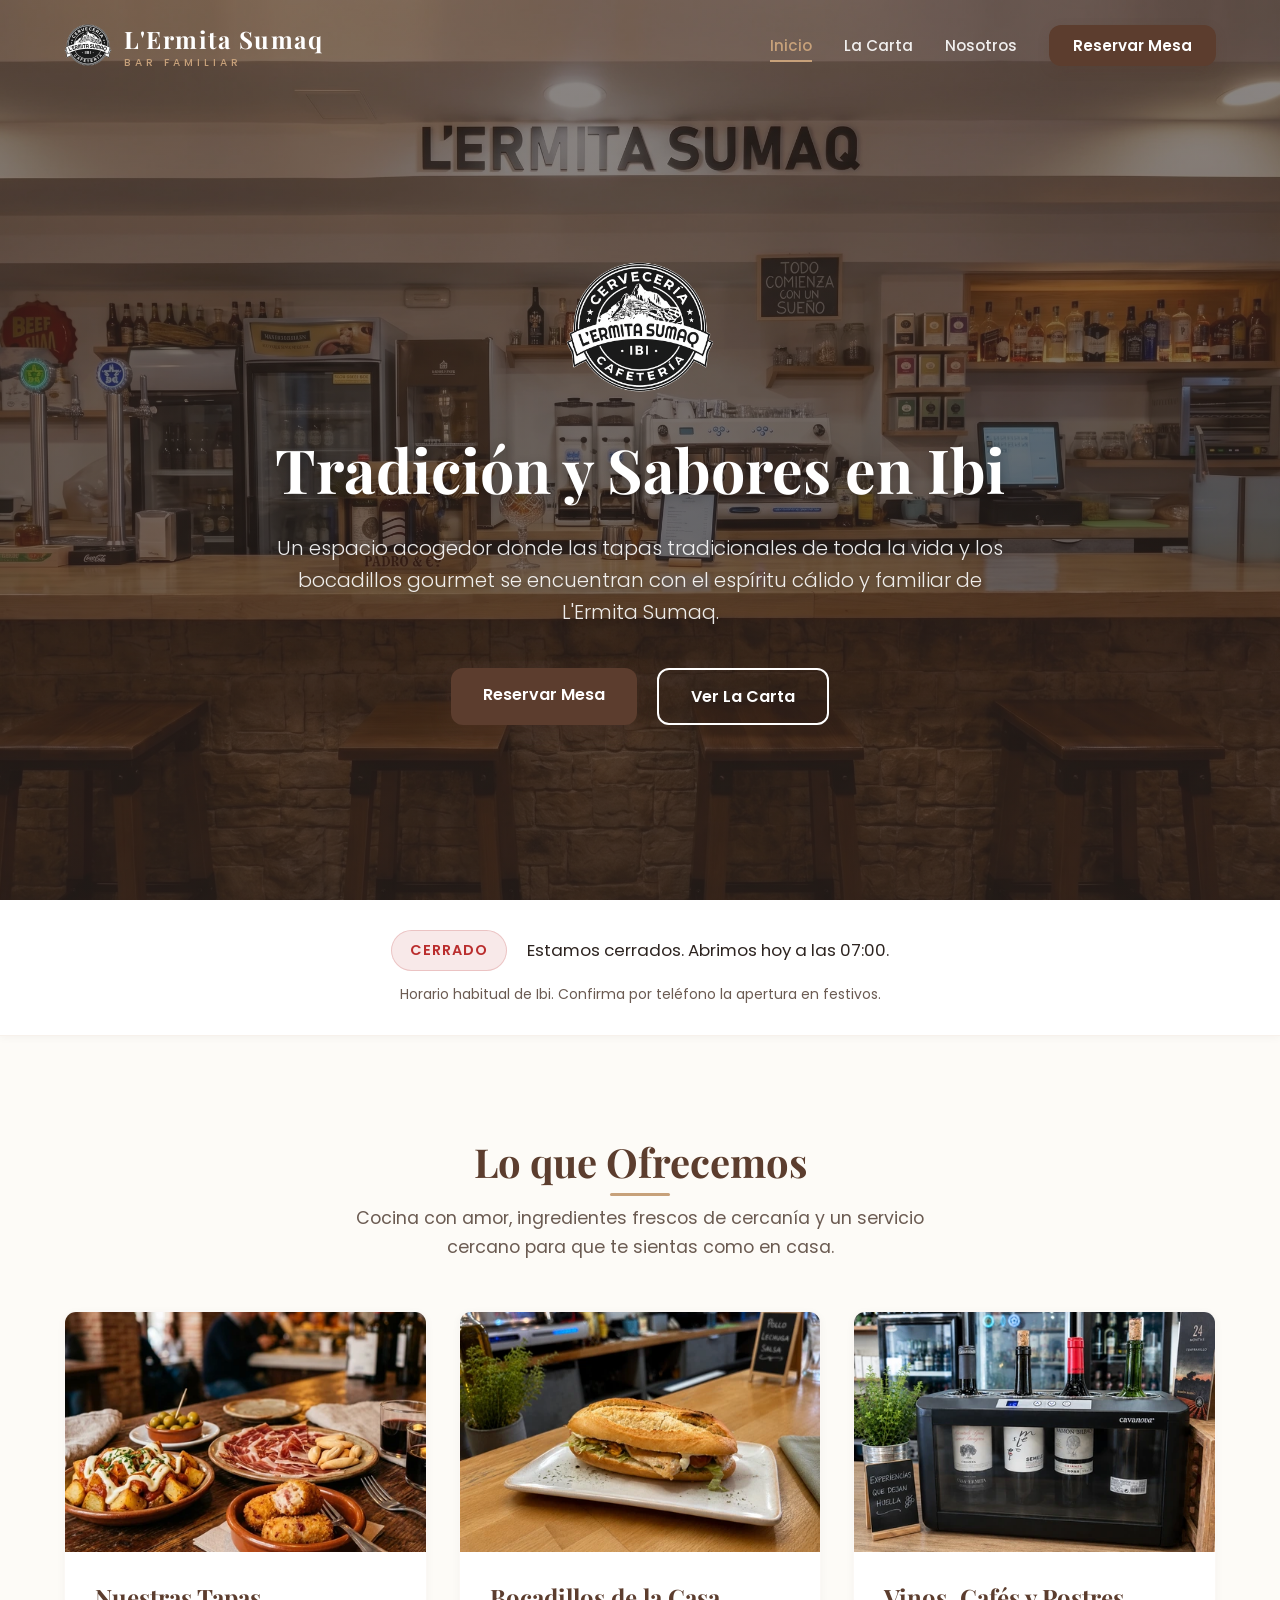
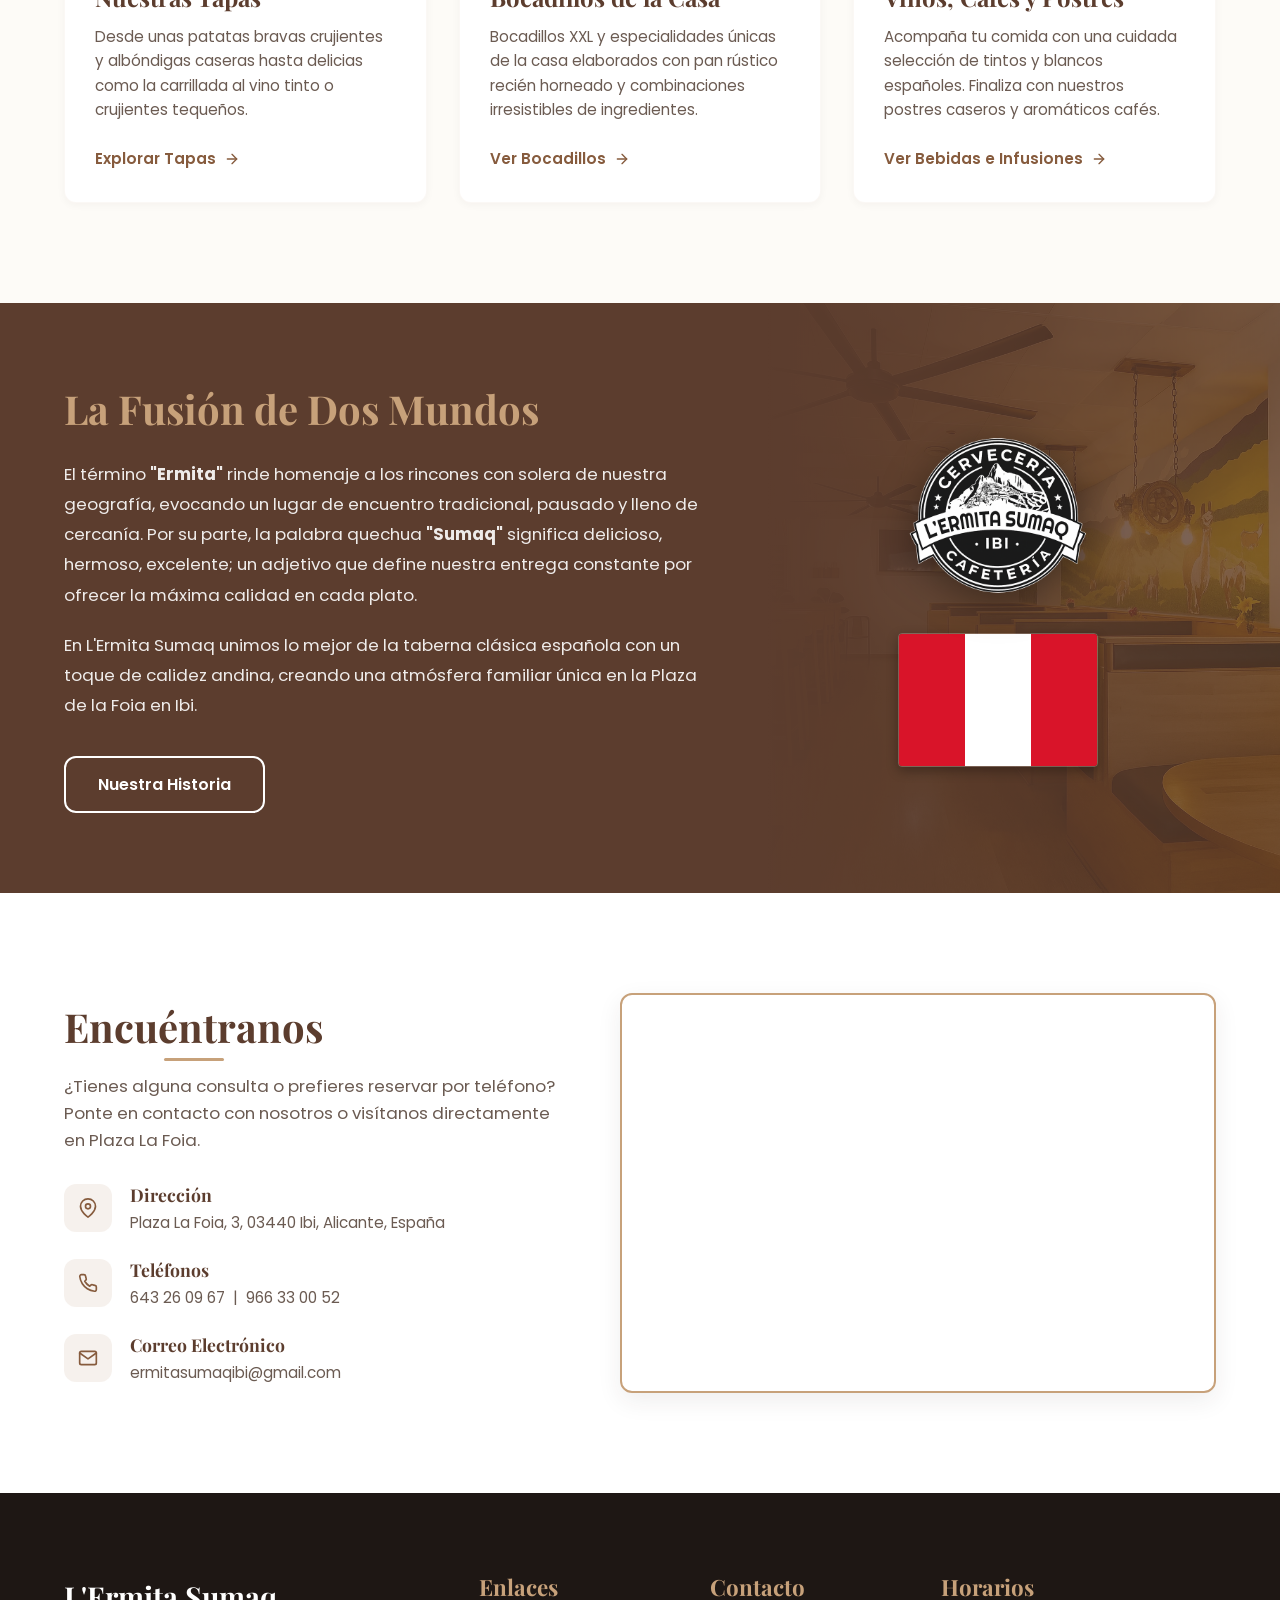
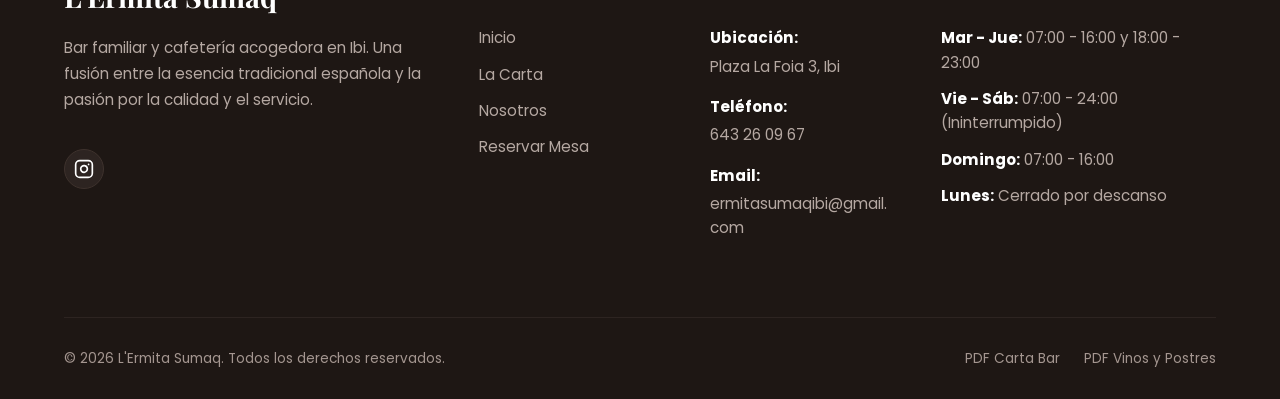
==== commit a6a77cf7: "feat: improve restaurant website and add custom 404 and portfolio docs" ====
--- a/index.html
+++ b/index.html
@@ -5,8 +5,28 @@
     <meta name="viewport" content="width=device-width, initial-scale=1.0">
     <meta name="description" content="Descubre L'Ermita Sumaq en Ibi. Un acogedor bar familiar y cafetería donde disfrutarás de deliciosas tapas, bocadillos gourmet, vinos y postres en un ambiente único. Reservas de mesa online.">
     <meta name="keywords" content="bar familiar Ibi, tapas Ibi, bocadillos gourmet, cafetería Plaza La Foia, L'Ermita Sumaq, reservas restaurante Ibi">
+    <link rel="canonical" href="https://ermitasumaq.com/">
+    <meta name="theme-color" content="#5C3D2E">
+    <meta name="robots" content="index, follow, max-image-preview:large">
+    <meta property="og:locale" content="es_ES">
+    <meta property="og:type" content="website">
+    <meta property="og:site_name" content="L'Ermita Sumaq">
+    <meta property="og:title" content="L'Ermita Sumaq | Bar familiar y cafetería en Ibi">
+    <meta property="og:description" content="Tapas, bocadillos, vinos y postres en Plaza La Foia, Ibi. Contacto y reservas por teléfono o WhatsApp.">
+    <meta property="og:url" content="https://ermitasumaq.com/">
+    <meta property="og:image" content="https://ermitasumaq.com/assets/generated/hero_bg.png">
+    <meta property="og:image:alt" content="Ambiente de L'Ermita Sumaq">
+    <meta name="twitter:card" content="summary_large_image">
+    <meta name="twitter:title" content="L'Ermita Sumaq | Bar familiar y cafetería en Ibi">
+    <meta name="twitter:description" content="Consulta la carta, ubicación y contacto para reservar en Ibi.">
+    <meta name="twitter:image" content="https://ermitasumaq.com/assets/generated/hero_bg.png">
+    <link rel="manifest" href="site.webmanifest">
+    <link rel="apple-touch-icon" href="assets/logos/apple-touch-icon.png">
+    <link rel="preload" as="image" href="assets/generated/hero_bg.webp" media="(min-width: 769px)" fetchpriority="high">
+    <link rel="preload" as="image" href="assets/generated/hero_bg-1440.webp" media="(max-width: 768px)" fetchpriority="high">
     <title>Inicio - L'Ermita Sumaq | Bar Familiar y Cafetería en Ibi</title>
-    <link rel="icon" type="image/png" href="assets/logos/logo_principal.png">
+    <link rel="icon" type="image/png" href="assets/logos/favicon-32.png">
+    <link rel="stylesheet" href="css/fonts.css">
     <link rel="stylesheet" href="css/styles.css">
     <style>
         /* Specific Styles for Home Page */
@@ -14,12 +34,23 @@
             position: relative;
             height: 100vh;
             min-height: 600px;
-            background: linear-gradient(rgba(45, 36, 32, 0.55), rgba(45, 36, 32, 0.7)), url('assets/generated/hero_bg.png') no-repeat center center/cover;
+            isolation: isolate;
             display: flex;
             align-items: center;
             color: var(--white);
             text-align: center;
             padding-top: 80px;
+        }
+
+        /* Center the sign in the photo (at 53% of its width), not the photo's midpoint.
+           The slight overscan keeps both edges covered at every aspect ratio. */
+        .hero::before {
+            content: '';
+            position: absolute;
+            inset: 0 0 0 -6.4%;
+            z-index: -1;
+            background: linear-gradient(rgba(45, 36, 32, 0.55), rgba(45, 36, 32, 0.7)), url('assets/generated/hero_bg.webp') no-repeat 53% top/cover;
+            pointer-events: none;
         }
 
         .hero-content {
@@ -197,7 +228,7 @@
             right: 0;
             width: 50%;
             height: 100%;
-            background: linear-gradient(90deg, var(--primary-color) 20%, transparent), url('assets/photos/salon.png') no-repeat center center/cover;
+            background: linear-gradient(90deg, var(--primary-color) 20%, transparent), url('assets/photos/local/salon.webp') no-repeat center center/cover;
             opacity: 0.25;
         }
 
@@ -291,7 +322,7 @@
             flex-shrink: 0;
         }
 
-        .contact-details h4 {
+        .contact-details h3 {
             font-size: 1.1rem;
             margin-bottom: 4px;
             color: var(--primary-color);
@@ -343,29 +374,57 @@
                 height: 300px;
             }
         }
+        @media (max-width: 768px) {
+            .hero::before { background-image: linear-gradient(rgba(45, 36, 32, .55), rgba(45, 36, 32, .7)), url('assets/generated/hero_bg-1440.webp'); }
+        }
     </style>
+    <script type="application/ld+json">
+{
+  "@context": "https://schema.org",
+  "@type": "Restaurant",
+  "@id": "https://ermitasumaq.com/#restaurant",
+  "name": "L'Ermita Sumaq",
+  "url": "https://ermitasumaq.com/",
+  "image": "https://ermitasumaq.com/assets/generated/hero_bg.png",
+  "telephone": "+34643260967",
+  "email": "ermitasumaqibi@gmail.com",
+  "address": {
+    "@type": "PostalAddress",
+    "streetAddress": "Plaza La Foia, 3",
+    "addressLocality": "Ibi",
+    "addressRegion": "Alicante",
+    "postalCode": "03440",
+    "addressCountry": "ES"
+  },
+  "hasMenu": "https://ermitasumaq.com/carta",
+  "sameAs": [
+    "https://www.instagram.com/ermitasumaq_ibi/"
+  ]
+}
+    </script>
 </head>
 <body>
+    <a class="skip-link" href="#main-content">Saltar al contenido</a>
 
     <!-- Header / Navigation -->
     <header>
         <div class="container">
             <a href="index.html" class="logo-container">
-                <img src="assets/logos/logo_principal.png" alt="L'Ermita Sumaq Logo" class="logo-img">
+                <img src="assets/logos/logo-192.webp" alt="L'Ermita Sumaq Logo" class="logo-img" width="192" height="192" decoding="async">
                 <div class="logo-text">
                     L'Ermita Sumaq
                     <span class="logo-subtext">BAR FAMILIAR</span>
                 </div>
             </a>
-            <nav>
-                <ul class="nav-menu">
-                    <li class="nav-item"><a href="index.html" class="nav-link active">Inicio</a></li>
+            <nav aria-label="Navegación principal">
+                <ul class="nav-menu" id="primary-menu">
+                    <li class="nav-item"><a href="index.html" class="nav-link active" aria-current="page">Inicio</a></li>
                     <li class="nav-item"><a href="carta.html" class="nav-link">La Carta</a></li>
                     <li class="nav-item"><a href="nosotros.html" class="nav-link">Nosotros</a></li>
                     <li class="nav-item"><a href="reservas.html" class="nav-link btn-nav">Reservar Mesa</a></li>
                 </ul>
             </nav>
-            <button class="hamburger">
+            <button class="hamburger" type="button" aria-label="Abrir menú" aria-controls="primary-menu" aria-expanded="false">
                 <span class="bar"></span>
                 <span class="bar"></span>
                 <span class="bar"></span>
@@ -373,10 +432,12 @@
         </div>
     </header>
 
+    <main id="main-content" tabindex="-1">
+
     <!-- Hero Section -->
     <section class="hero fade-in">
         <div class="container hero-content">
-            <img src="assets/logos/logo_principal.png" alt="L'Ermita Sumaq Logo" class="hero-logo-peru">
+            <img src="assets/logos/logo-512.webp" alt="L'Ermita Sumaq Logo" class="hero-logo-peru" width="512" height="512" decoding="async">
             <h1 class="fade-in-up delay-1">Tradición y Sabores en Ibi</h1>
             <p class="fade-in-up delay-2">Un espacio acogedor donde las tapas tradicionales de toda la vida y los bocadillos gourmet se encuentran con el espíritu cálido y familiar de L'Ermita Sumaq.</p>
             <div class="hero-buttons fade-in-up delay-3">
@@ -390,9 +451,10 @@
     <section class="status-section">
         <div class="container">
             <div class="status-container">
-                <span id="open-status" class="status-badge">Calculando...</span>
-                <p id="status-details">Comprobando horario de apertura...</p>
-            </div>
+                <span id="open-status" class="status-badge">Horario habitual</span>
+                <p id="status-details" role="status">Consulta el horario habitual al pie de página.</p>
+            </div>
+            <p class="hours-note">Horario habitual de Ibi. Confirma por teléfono la apertura en festivos.</p>
         </div>
     </section>
 
@@ -403,19 +465,19 @@
                 <h2 class="section-title">Lo que Ofrecemos</h2>
                 <p class="section-subtitle">Cocina con amor, ingredientes frescos de cercanía y un servicio cercano para que te sientas como en casa.</p>
             </div>
-            
+
             <div class="features-grid">
                 <!-- Feature 1 -->
                 <div class="feature-card">
                     <div class="feature-img-container">
-                        <img src="assets/generated/tapas_spread.png" alt="Tapas L'Ermita Sumaq" class="feature-img">
+                        <img src="assets/generated/tapas_spread.webp" alt="Tapas L'Ermita Sumaq" class="feature-img" width="1024" height="1024" decoding="async" loading="lazy" srcset="assets/generated/tapas_spread-480.webp 480w, assets/generated/tapas_spread-960.webp 960w, assets/generated/tapas_spread.webp 1024w" sizes="(max-width: 576px) calc(100vw - 48px), (max-width: 992px) calc((100vw - 72px) / 2), 380px">
                     </div>
                     <div class="feature-content">
                         <h3>Nuestras Tapas</h3>
                         <p>Desde unas patatas bravas crujientes y albóndigas caseras hasta delicias como la carrillada al vino tinto o crujientes tequeños.</p>
                         <a href="carta.html?cat=tapas" class="feature-link">
                             Explorar Tapas
-                            <svg width="16" height="16" viewBox="0 0 24 24" fill="none" stroke="currentColor" stroke-width="2" stroke-linecap="round" stroke-linejoin="round"><line x1="5" y1="12" x2="19" y2="12"></line><polyline points="12 5 19 12 12 19"></polyline></svg>
+                            <svg aria-hidden="true" focusable="false" width="16" height="16" viewBox="0 0 24 24" fill="none" stroke="currentColor" stroke-width="2" stroke-linecap="round" stroke-linejoin="round"><line x1="5" y1="12" x2="19" y2="12"></line><polyline points="12 5 19 12 12 19"></polyline></svg>
                         </a>
                     </div>
                 </div>
@@ -423,14 +485,14 @@
                 <!-- Feature 2 -->
                 <div class="feature-card">
                     <div class="feature-img-container">
-                        <img src="assets/generated/gourmet_sandwich.png" alt="Bocadillos L'Ermita Sumaq" class="feature-img">
+                        <img src="assets/generated/gourmet_sandwich.webp" alt="Bocadillos L'Ermita Sumaq" class="feature-img" width="1448" height="1086" decoding="async" loading="lazy" srcset="assets/generated/gourmet_sandwich-480.webp 480w, assets/generated/gourmet_sandwich-960.webp 960w, assets/generated/gourmet_sandwich-1440.webp 1440w, assets/generated/gourmet_sandwich.webp 1448w" sizes="(max-width: 576px) calc(100vw - 48px), (max-width: 992px) calc((100vw - 72px) / 2), 380px">
                     </div>
                     <div class="feature-content">
                         <h3>Bocadillos de la Casa</h3>
                         <p>Bocadillos XXL y especialidades únicas de la casa elaborados con pan rústico recién horneado y combinaciones irresistibles de ingredientes.</p>
                         <a href="carta.html?cat=bocadillos" class="feature-link">
                             Ver Bocadillos
-                            <svg width="16" height="16" viewBox="0 0 24 24" fill="none" stroke="currentColor" stroke-width="2" stroke-linecap="round" stroke-linejoin="round"><line x1="5" y1="12" x2="19" y2="12"></line><polyline points="12 5 19 12 12 19"></polyline></svg>
+                            <svg aria-hidden="true" focusable="false" width="16" height="16" viewBox="0 0 24 24" fill="none" stroke="currentColor" stroke-width="2" stroke-linecap="round" stroke-linejoin="round"><line x1="5" y1="12" x2="19" y2="12"></line><polyline points="12 5 19 12 12 19"></polyline></svg>
                         </a>
                     </div>
                 </div>
@@ -438,14 +500,14 @@
                 <!-- Feature 3 -->
                 <div class="feature-card">
                     <div class="feature-img-container">
-                        <img src="assets/generated/wine_selection.png" alt="Bebidas y Vinos L'Ermita Sumaq" class="feature-img">
+                        <img src="assets/generated/wine_selection.webp" alt="Bebidas y Vinos L'Ermita Sumaq" class="feature-img" width="1448" height="1086" decoding="async" loading="lazy" srcset="assets/generated/wine_selection-480.webp 480w, assets/generated/wine_selection-960.webp 960w, assets/generated/wine_selection-1440.webp 1440w, assets/generated/wine_selection.webp 1448w" sizes="(max-width: 576px) calc(100vw - 48px), (max-width: 992px) calc((100vw - 72px) / 2), 380px">
                     </div>
                     <div class="feature-content">
                         <h3>Vinos, Cafés y Postres</h3>
                         <p>Acompaña tu comida con una cuidada selección de tintos y blancos españoles. Finaliza con nuestros postres caseros y aromáticos cafés.</p>
-                        <a href="carta.html?cat=postres" class="feature-link">
+                        <a href="carta.html?cat=cafeteria" class="feature-link">
                             Ver Bebidas e Infusiones
-                            <svg width="16" height="16" viewBox="0 0 24 24" fill="none" stroke="currentColor" stroke-width="2" stroke-linecap="round" stroke-linejoin="round"><line x1="5" y1="12" x2="19" y2="12"></line><polyline points="12 5 19 12 12 19"></polyline></svg>
+                            <svg aria-hidden="true" focusable="false" width="16" height="16" viewBox="0 0 24 24" fill="none" stroke="currentColor" stroke-width="2" stroke-linecap="round" stroke-linejoin="round"><line x1="5" y1="12" x2="19" y2="12"></line><polyline points="12 5 19 12 12 19"></polyline></svg>
                         </a>
                     </div>
                 </div>
@@ -464,9 +526,9 @@
                     <a href="nosotros.html" class="btn btn-secondary" style="margin-top: 15px; color: var(--white); border-color: var(--white);">Nuestra Historia</a>
                 </div>
                 <div class="fusion-logos">
-                    <img src="assets/logos/logo_principal.png" alt="L'Ermita Sumaq Logo" class="fusion-logo-img-large">
+                    <img src="assets/logos/logo-512.webp" alt="L'Ermita Sumaq Logo" class="fusion-logo-img-large" width="512" height="512" decoding="async">
                     <!-- Peru Flag SVG -->
-                    <svg class="peru-flag" width="200" height="134" viewBox="0 0 3 2" style="border-radius: 4px; box-shadow: 0 4px 12px rgba(0,0,0,0.3); border: 1px solid rgba(255,255,255,0.2); flex-shrink: 0;">
+                    <svg aria-hidden="true" focusable="false" class="peru-flag" width="200" height="134" viewBox="0 0 3 2" style="border-radius: 4px; box-shadow: 0 4px 12px rgba(0,0,0,0.3); border: 1px solid rgba(255,255,255,0.2); flex-shrink: 0;">
                         <rect width="1" height="2" fill="#D91429" />
                         <rect x="1" width="1" height="2" fill="#FFF" />
                         <rect x="2" width="1" height="2" fill="#D91429" />
@@ -483,15 +545,15 @@
                 <div class="contact-info">
                     <h2 class="section-title" style="text-align: left; margin-bottom: 20px;">Encuéntranos</h2>
                     <p style="color: var(--text-muted); font-size: 1.05rem;">¿Tienes alguna consulta o prefieres reservar por teléfono? Ponte en contacto con nosotros o visítanos directamente en Plaza La Foia.</p>
-                    
+
                     <div class="contact-info-list">
                         <!-- Address -->
                         <div class="contact-info-item">
                             <div class="contact-icon-wrapper">
-                                <svg width="20" height="20" viewBox="0 0 24 24" fill="none" stroke="currentColor" stroke-width="2" stroke-linecap="round" stroke-linejoin="round"><path d="M21 10c0 7-9 13-9 13s-9-6-9-13a9 9 0 0 1 18 0z"></path><circle cx="12" cy="10" r="3"></circle></svg>
+                                <svg aria-hidden="true" focusable="false" width="20" height="20" viewBox="0 0 24 24" fill="none" stroke="currentColor" stroke-width="2" stroke-linecap="round" stroke-linejoin="round"><path d="M21 10c0 7-9 13-9 13s-9-6-9-13a9 9 0 0 1 18 0z"></path><circle cx="12" cy="10" r="3"></circle></svg>
                             </div>
                             <div class="contact-details">
-                                <h4>Dirección</h4>
+                                <h3>Dirección</h3>
                                 <p>Plaza La Foia, 3, 03440 Ibi, Alicante, España</p>
                             </div>
                         </div>
@@ -499,21 +561,21 @@
                         <!-- Phone -->
                         <div class="contact-info-item">
                             <div class="contact-icon-wrapper">
-                                <svg width="20" height="20" viewBox="0 0 24 24" fill="none" stroke="currentColor" stroke-width="2" stroke-linecap="round" stroke-linejoin="round"><path d="M22 16.92v3a2 2 0 0 1-2.18 2 19.79 19.79 0 0 1-8.63-3.07 19.5 19.5 0 0 1-6-6 19.79 19.79 0 0 1-3.07-8.67A2 2 0 0 1 4.11 2h3a2 2 0 0 1 2 1.72 12.84 12.84 0 0 0 .7 2.81 2 2 0 0 1-.45 2.11L8.09 9.91a16 16 0 0 0 6 6l1.27-1.27a2 2 0 0 1 2.11-.45 12.84 12.84 0 0 0 2.81.7A2 2 0 0 1 22 16.92z"></path></svg>
+                                <svg aria-hidden="true" focusable="false" width="20" height="20" viewBox="0 0 24 24" fill="none" stroke="currentColor" stroke-width="2" stroke-linecap="round" stroke-linejoin="round"><path d="M22 16.92v3a2 2 0 0 1-2.18 2 19.79 19.79 0 0 1-8.63-3.07 19.5 19.5 0 0 1-6-6 19.79 19.79 0 0 1-3.07-8.67A2 2 0 0 1 4.11 2h3a2 2 0 0 1 2 1.72 12.84 12.84 0 0 0 .7 2.81 2 2 0 0 1-.45 2.11L8.09 9.91a16 16 0 0 0 6 6l1.27-1.27a2 2 0 0 1 2.11-.45 12.84 12.84 0 0 0 2.81.7A2 2 0 0 1 22 16.92z"></path></svg>
                             </div>
                             <div class="contact-details">
-                                <h4>Teléfonos</h4>
-                                <p><a href="tel:+34643260967">643 26 09 67</a> &nbsp;|&nbsp; <a href="tel:+34966330052">966 33 00 52</a></p>
+                                <h3>Teléfonos</h3>
+                                <p><a href="tel:+34643260967">643&nbsp;26&nbsp;09&nbsp;67</a> &nbsp;|&nbsp; <a href="tel:+34966330052">966&nbsp;33&nbsp;00&nbsp;52</a></p>
                             </div>
                         </div>
 
                         <!-- Email -->
                         <div class="contact-info-item">
                             <div class="contact-icon-wrapper">
-                                <svg width="20" height="20" viewBox="0 0 24 24" fill="none" stroke="currentColor" stroke-width="2" stroke-linecap="round" stroke-linejoin="round"><path d="M4 4h16c1.1 0 2 .9 2 2v12c0 1.1-.9 2-2 2H4c-1.1 0-2-.9-2-2V6c0-1.1.9-2 2-2z"></path><polyline points="22,6 12,13 2,6"></polyline></svg>
+                                <svg aria-hidden="true" focusable="false" width="20" height="20" viewBox="0 0 24 24" fill="none" stroke="currentColor" stroke-width="2" stroke-linecap="round" stroke-linejoin="round"><path d="M4 4h16c1.1 0 2 .9 2 2v12c0 1.1-.9 2-2 2H4c-1.1 0-2-.9-2-2V6c0-1.1.9-2 2-2z"></path><polyline points="22,6 12,13 2,6"></polyline></svg>
                             </div>
                             <div class="contact-details">
-                                <h4>Correo Electrónico</h4>
+                                <h3>Correo Electrónico</h3>
                                 <p><a href="mailto:ermitasumaqibi@gmail.com">ermitasumaqibi@gmail.com</a></p>
                             </div>
                         </div>
@@ -522,11 +584,13 @@
 
                 <!-- Google Maps Iframe -->
                 <div class="map-container">
-                    <iframe src="https://www.google.com/maps/embed?pb=!1m18!1m12!1m3!1d3119.5398242099307!2d-0.573905023471018!3d38.624976762696614!2m3!1f0!2f0!3f0!3m2!1i1024!2i768!4f13.1!3m3!1m2!1s0xd6186fb5d804245%3A0xe54d7ea1e3458bfb!2sPlaza%20la%20Foia%2C%203%2C%2003440%20Ibi%2C%20Alicante!5e0!3m2!1ses!2ses!4v1717961234567!5m2!1ses!2ses" allowfullscreen="" loading="lazy" referrerpolicy="no-referrer-when-downgrade"></iframe>
+                    <iframe title="Ubicación de L’Ermita Sumaq en Plaza La Foia, Ibi" src="https://www.google.com/maps/embed?pb=!1m18!1m12!1m3!1d3119.5398242099307!2d-0.573905023471018!3d38.624976762696614!2m3!1f0!2f0!3f0!3m2!1i1024!2i768!4f13.1!3m3!1m2!1s0xd6186fb5d804245%3A0xe54d7ea1e3458bfb!2sPlaza%20la%20Foia%2C%203%2C%2003440%20Ibi%2C%20Alicante!5e0!3m2!1ses!2ses!4v1717961234567!5m2!1ses!2ses" allowfullscreen="" loading="lazy" referrerpolicy="strict-origin-when-cross-origin"></iframe>
                 </div>
             </div>
         </div>
     </section>
+
+    </main>
 
     <!-- Footer -->
     <footer>
@@ -536,8 +600,8 @@
                     <span class="footer-logo-text">L'Ermita Sumaq</span>
                     <p class="footer-logo-desc">Bar familiar y cafetería acogedora en Ibi. Una fusión entre la esencia tradicional española y la pasión por la calidad y el servicio.</p>
                     <div class="social-links">
-                        <a href="https://www.instagram.com/ermitasumaq_ibi/" target="_blank" class="social-icon" aria-label="Instagram">
-                            <svg width="20" height="20" viewBox="0 0 24 24" fill="none" stroke="currentColor" stroke-width="2" stroke-linecap="round" stroke-linejoin="round"><rect x="2" y="2" width="20" height="20" rx="5" ry="5"></rect><path d="M16 11.37A4 4 0 1 1 12.63 8 4 4 0 0 1 16 11.37z"></path><line x1="17.5" y1="6.5" x2="17.51" y2="6.5"></line></svg>
+                        <a href="https://www.instagram.com/ermitasumaq_ibi/" target="_blank" rel="noopener noreferrer" class="social-icon" aria-label="Instagram">
+                            <svg aria-hidden="true" focusable="false" width="20" height="20" viewBox="0 0 24 24" fill="none" stroke="currentColor" stroke-width="2" stroke-linecap="round" stroke-linejoin="round"><rect x="2" y="2" width="20" height="20" rx="5" ry="5"></rect><path d="M16 11.37A4 4 0 1 1 12.63 8 4 4 0 0 1 16 11.37z"></path><line x1="17.5" y1="6.5" x2="17.51" y2="6.5"></line></svg>
                         </a>
                     </div>
                 </div>
@@ -554,7 +618,7 @@
                     <h3>Contacto</h3>
                     <div class="footer-contact">
                         <p><strong>Ubicación:</strong> Plaza La Foia 3, Ibi</p>
-                        <p><strong>Teléfono:</strong> <a href="tel:+34643260967">643 26 09 67</a></p>
+                        <p><strong>Teléfono:</strong> <a href="tel:+34643260967">643&nbsp;26&nbsp;09&nbsp;67</a></p>
                         <p><strong>Email:</strong> <a href="mailto:ermitasumaqibi@gmail.com">ermitasumaqibi@gmail.com</a></p>
                     </div>
                 </div>
@@ -571,8 +635,8 @@
             <div class="footer-bottom">
                 <p>&copy; 2026 L'Ermita Sumaq. Todos los derechos reservados.</p>
                 <div class="footer-bottom-links">
-                    <a href="assets/pdf/CARTA BAR ERMITA.pdf" target="_blank">PDF Carta Bar</a>
-                    <a href="assets/pdf/Vinos y postres carta.pdf" target="_blank">PDF Vinos y Postres</a>
+                    <a href="assets/pdf/CARTA BAR ERMITA.pdf" target="_blank" rel="noopener noreferrer">PDF Carta Bar</a>
+                    <a href="assets/pdf/Vinos y postres carta.pdf" target="_blank" rel="noopener noreferrer">PDF Vinos y Postres</a>
                 </div>
             </div>
         </div>
--- a/css/fonts.css
+++ b/css/fonts.css
@@ -0,0 +1,161 @@
+@font-face {
+  font-family: 'Playfair Display';
+  font-style: italic;
+  font-weight: 400;
+  font-display: swap;
+  src: url(../assets/fonts/playfair-display-italic-400-latin-ext.woff2) format('woff2');
+  unicode-range: U+0100-02BA, U+02BD-02C5, U+02C7-02CC, U+02CE-02D7, U+02DD-02FF, U+0304, U+0308, U+0329, U+1D00-1DBF, U+1E00-1E9F, U+1EF2-1EFF, U+2020, U+20A0-20AB, U+20AD-20C4, U+2113, U+2C60-2C7F, U+A720-A7FF;
+}
+
+@font-face {
+  font-family: 'Playfair Display';
+  font-style: italic;
+  font-weight: 400;
+  font-display: swap;
+  src: url(../assets/fonts/playfair-display-italic-400-latin.woff2) format('woff2');
+  unicode-range: U+0000-00FF, U+0131, U+0152-0153, U+02BB-02BC, U+02C6, U+02DA, U+02DC, U+0304, U+0308, U+0329, U+2000-206F, U+20AC, U+2122, U+2191, U+2193, U+2212, U+2215, U+FEFF, U+FFFD;
+}
+
+@font-face {
+  font-family: 'Playfair Display';
+  font-style: normal;
+  font-weight: 400;
+  font-display: swap;
+  src: url(../assets/fonts/playfair-display-normal-400-latin-ext.woff2) format('woff2');
+  unicode-range: U+0100-02BA, U+02BD-02C5, U+02C7-02CC, U+02CE-02D7, U+02DD-02FF, U+0304, U+0308, U+0329, U+1D00-1DBF, U+1E00-1E9F, U+1EF2-1EFF, U+2020, U+20A0-20AB, U+20AD-20C4, U+2113, U+2C60-2C7F, U+A720-A7FF;
+}
+
+@font-face {
+  font-family: 'Playfair Display';
+  font-style: normal;
+  font-weight: 400;
+  font-display: swap;
+  src: url(../assets/fonts/playfair-display-normal-400-latin.woff2) format('woff2');
+  unicode-range: U+0000-00FF, U+0131, U+0152-0153, U+02BB-02BC, U+02C6, U+02DA, U+02DC, U+0304, U+0308, U+0329, U+2000-206F, U+20AC, U+2122, U+2191, U+2193, U+2212, U+2215, U+FEFF, U+FFFD;
+}
+
+@font-face {
+  font-family: 'Playfair Display';
+  font-style: normal;
+  font-weight: 600;
+  font-display: swap;
+  src: url(../assets/fonts/playfair-display-normal-600-latin-ext.woff2) format('woff2');
+  unicode-range: U+0100-02BA, U+02BD-02C5, U+02C7-02CC, U+02CE-02D7, U+02DD-02FF, U+0304, U+0308, U+0329, U+1D00-1DBF, U+1E00-1E9F, U+1EF2-1EFF, U+2020, U+20A0-20AB, U+20AD-20C4, U+2113, U+2C60-2C7F, U+A720-A7FF;
+}
+
+@font-face {
+  font-family: 'Playfair Display';
+  font-style: normal;
+  font-weight: 600;
+  font-display: swap;
+  src: url(../assets/fonts/playfair-display-normal-600-latin.woff2) format('woff2');
+  unicode-range: U+0000-00FF, U+0131, U+0152-0153, U+02BB-02BC, U+02C6, U+02DA, U+02DC, U+0304, U+0308, U+0329, U+2000-206F, U+20AC, U+2122, U+2191, U+2193, U+2212, U+2215, U+FEFF, U+FFFD;
+}
+
+@font-face {
+  font-family: 'Playfair Display';
+  font-style: normal;
+  font-weight: 700;
+  font-display: swap;
+  src: url(../assets/fonts/playfair-display-normal-700-latin-ext.woff2) format('woff2');
+  unicode-range: U+0100-02BA, U+02BD-02C5, U+02C7-02CC, U+02CE-02D7, U+02DD-02FF, U+0304, U+0308, U+0329, U+1D00-1DBF, U+1E00-1E9F, U+1EF2-1EFF, U+2020, U+20A0-20AB, U+20AD-20C4, U+2113, U+2C60-2C7F, U+A720-A7FF;
+}
+
+@font-face {
+  font-family: 'Playfair Display';
+  font-style: normal;
+  font-weight: 700;
+  font-display: swap;
+  src: url(../assets/fonts/playfair-display-normal-700-latin.woff2) format('woff2');
+  unicode-range: U+0000-00FF, U+0131, U+0152-0153, U+02BB-02BC, U+02C6, U+02DA, U+02DC, U+0304, U+0308, U+0329, U+2000-206F, U+20AC, U+2122, U+2191, U+2193, U+2212, U+2215, U+FEFF, U+FFFD;
+}
+
+@font-face {
+  font-family: 'Poppins';
+  font-style: normal;
+  font-weight: 300;
+  font-display: swap;
+  src: url(../assets/fonts/poppins-normal-300-latin-ext.woff2) format('woff2');
+  unicode-range: U+0100-02BA, U+02BD-02C5, U+02C7-02CC, U+02CE-02D7, U+02DD-02FF, U+0304, U+0308, U+0329, U+1D00-1DBF, U+1E00-1E9F, U+1EF2-1EFF, U+2020, U+20A0-20AB, U+20AD-20C4, U+2113, U+2C60-2C7F, U+A720-A7FF;
+}
+
+@font-face {
+  font-family: 'Poppins';
+  font-style: normal;
+  font-weight: 300;
+  font-display: swap;
+  src: url(../assets/fonts/poppins-normal-300-latin.woff2) format('woff2');
+  unicode-range: U+0000-00FF, U+0131, U+0152-0153, U+02BB-02BC, U+02C6, U+02DA, U+02DC, U+0304, U+0308, U+0329, U+2000-206F, U+20AC, U+2122, U+2191, U+2193, U+2212, U+2215, U+FEFF, U+FFFD;
+}
+
+@font-face {
+  font-family: 'Poppins';
+  font-style: normal;
+  font-weight: 400;
+  font-display: swap;
+  src: url(../assets/fonts/poppins-normal-400-latin-ext.woff2) format('woff2');
+  unicode-range: U+0100-02BA, U+02BD-02C5, U+02C7-02CC, U+02CE-02D7, U+02DD-02FF, U+0304, U+0308, U+0329, U+1D00-1DBF, U+1E00-1E9F, U+1EF2-1EFF, U+2020, U+20A0-20AB, U+20AD-20C4, U+2113, U+2C60-2C7F, U+A720-A7FF;
+}
+
+@font-face {
+  font-family: 'Poppins';
+  font-style: normal;
+  font-weight: 400;
+  font-display: swap;
+  src: url(../assets/fonts/poppins-normal-400-latin.woff2) format('woff2');
+  unicode-range: U+0000-00FF, U+0131, U+0152-0153, U+02BB-02BC, U+02C6, U+02DA, U+02DC, U+0304, U+0308, U+0329, U+2000-206F, U+20AC, U+2122, U+2191, U+2193, U+2212, U+2215, U+FEFF, U+FFFD;
+}
+
+@font-face {
+  font-family: 'Poppins';
+  font-style: normal;
+  font-weight: 500;
+  font-display: swap;
+  src: url(../assets/fonts/poppins-normal-500-latin-ext.woff2) format('woff2');
+  unicode-range: U+0100-02BA, U+02BD-02C5, U+02C7-02CC, U+02CE-02D7, U+02DD-02FF, U+0304, U+0308, U+0329, U+1D00-1DBF, U+1E00-1E9F, U+1EF2-1EFF, U+2020, U+20A0-20AB, U+20AD-20C4, U+2113, U+2C60-2C7F, U+A720-A7FF;
+}
+
+@font-face {
+  font-family: 'Poppins';
+  font-style: normal;
+  font-weight: 500;
+  font-display: swap;
+  src: url(../assets/fonts/poppins-normal-500-latin.woff2) format('woff2');
+  unicode-range: U+0000-00FF, U+0131, U+0152-0153, U+02BB-02BC, U+02C6, U+02DA, U+02DC, U+0304, U+0308, U+0329, U+2000-206F, U+20AC, U+2122, U+2191, U+2193, U+2212, U+2215, U+FEFF, U+FFFD;
+}
+
+@font-face {
+  font-family: 'Poppins';
+  font-style: normal;
+  font-weight: 600;
+  font-display: swap;
+  src: url(../assets/fonts/poppins-normal-600-latin-ext.woff2) format('woff2');
+  unicode-range: U+0100-02BA, U+02BD-02C5, U+02C7-02CC, U+02CE-02D7, U+02DD-02FF, U+0304, U+0308, U+0329, U+1D00-1DBF, U+1E00-1E9F, U+1EF2-1EFF, U+2020, U+20A0-20AB, U+20AD-20C4, U+2113, U+2C60-2C7F, U+A720-A7FF;
+}
+
+@font-face {
+  font-family: 'Poppins';
+  font-style: normal;
+  font-weight: 600;
+  font-display: swap;
+  src: url(../assets/fonts/poppins-normal-600-latin.woff2) format('woff2');
+  unicode-range: U+0000-00FF, U+0131, U+0152-0153, U+02BB-02BC, U+02C6, U+02DA, U+02DC, U+0304, U+0308, U+0329, U+2000-206F, U+20AC, U+2122, U+2191, U+2193, U+2212, U+2215, U+FEFF, U+FFFD;
+}
+
+@font-face {
+  font-family: 'Poppins';
+  font-style: normal;
+  font-weight: 700;
+  font-display: swap;
+  src: url(../assets/fonts/poppins-normal-700-latin-ext.woff2) format('woff2');
+  unicode-range: U+0100-02BA, U+02BD-02C5, U+02C7-02CC, U+02CE-02D7, U+02DD-02FF, U+0304, U+0308, U+0329, U+1D00-1DBF, U+1E00-1E9F, U+1EF2-1EFF, U+2020, U+20A0-20AB, U+20AD-20C4, U+2113, U+2C60-2C7F, U+A720-A7FF;
+}
+
+@font-face {
+  font-family: 'Poppins';
+  font-style: normal;
+  font-weight: 700;
+  font-display: swap;
+  src: url(../assets/fonts/poppins-normal-700-latin.woff2) format('woff2');
+  unicode-range: U+0000-00FF, U+0131, U+0152-0153, U+02BB-02BC, U+02C6, U+02DA, U+02DC, U+0304, U+0308, U+0329, U+2000-206F, U+20AC, U+2122, U+2191, U+2193, U+2212, U+2215, U+FEFF, U+FFFD;
+}
--- a/css/styles.css
+++ b/css/styles.css
@@ -1,10 +1,8 @@
-@import url('https://fonts.googleapis.com/css2?family=Playfair+Display:ital,wght@0,400;0,600;0,700;1,400&family=Poppins:wght@300;400;500;600;700&display=swap');
-
 :root {
     --primary-color: #5C3D2E;
     --primary-rgb: 92, 61, 46;
-    --secondary-color: #A6754F;
-    --secondary-rgb: 166, 117, 79;
+    --secondary-color: #865B3D;
+    --secondary-rgb: 134, 91, 61;
     --accent-color: #C7A17A;
     --accent-rgb: 199, 161, 122;
     --light-bg: #FDFBF7;
@@ -260,7 +258,6 @@
     cursor: pointer;
     background: none;
     border: none;
-    outline: none;
 }
 
 .bar {
@@ -283,7 +280,6 @@
     cursor: pointer;
     transition: var(--transition);
     border: none;
-    outline: none;
     font-size: 1rem;
 }
 
@@ -501,7 +497,7 @@
     align-items: center;
     flex-wrap: wrap;
     gap: 20px;
-    color: #8C7D77;
+    color: #A49690;
     font-size: 0.85rem;
 }
 
@@ -696,3 +692,79 @@
     }
 }
 
+/* Accessibility and small-screen corrections; keep the established layout. */
+:focus-visible {
+    outline: 3px solid #2E7559 !important;
+    outline-offset: 4px;
+    box-shadow: 0 0 0 2px var(--white);
+}
+[hidden] { display: none !important; }
+.sr-only {
+    position: absolute;
+    width: 1px;
+    height: 1px;
+    padding: 0;
+    margin: -1px;
+    overflow: hidden;
+    clip-path: inset(50%);
+    white-space: nowrap;
+    border: 0;
+}
+.skip-link {
+    position: fixed;
+    top: 8px;
+    left: 8px;
+    z-index: 4000;
+    padding: 12px 20px;
+    color: var(--white);
+    background: var(--primary-color);
+    transform: translateY(-180%);
+}
+.skip-link:focus { transform: translateY(0); }
+main { scroll-margin-top: 100px; }
+main:focus { outline: none; }
+.btn-secondary:hover { color: var(--white); }
+.hamburger { min-width: 44px; min-height: 44px; flex-shrink: 0; }
+.footer-contact p { flex-wrap: wrap; gap: 4px 12px; }
+.footer-contact a, .contact-details a { overflow-wrap: anywhere; }
+.footer-grid > *, .booking-grid > *, .story-grid > *, .location-grid > *, .fusion-grid > * { min-width: 0; }
+.footer-bottom-links { flex-wrap: wrap; justify-content: center; }
+.hours-note { text-align: center; margin-top: 12px; color: var(--text-muted); font-size: .875rem; }
+body .fusion-logos { flex-wrap: wrap; }
+body .clear-search { min-width: 32px; min-height: 32px; right: 10px; }
+body .search-input { padding-right: 52px; }
+body .search-input:focus-visible { outline: 3px solid #2E7559; }
+body .gallery-item { display: block; width: 100%; text-align: left; font: inherit; background: var(--white); }
+body .gallery-title { display: block; color: var(--white); font-family: 'Playfair Display', serif; font-size: 1.3rem; font-weight: 700; }
+body .gallery-item:focus-visible .gallery-overlay { opacity: 1; }
+body dialog.lightbox { max-width: none; max-height: none; border: 0; margin: 0; opacity: 1; pointer-events: auto; }
+body dialog.lightbox:not([open]) { display: none; }
+body dialog.lightbox .lightbox-content { transform: none; max-height: calc(100dvh - 100px); }
+body dialog.lightbox .lightbox-img { max-height: calc(100dvh - 190px); width: auto; height: auto; object-fit: contain; }
+body .lightbox-close { min-width: 44px; min-height: 44px; top: -48px; }
+body .lightbox-caption { overflow-wrap: anywhere; }
+@media (hover: none) { body .gallery-overlay { opacity: 1; } }
+@media (max-width: 768px) {
+    .nav-menu { visibility: hidden; transition: left .3s ease, visibility .3s; top: 88px; height: calc(100dvh - 88px); }
+    .nav-menu.active { visibility: visible; }
+    header .nav-menu .nav-link.btn-nav,
+    header .nav-menu .nav-link.btn-nav:hover,
+    header .nav-menu .nav-link.btn-nav.active { color: var(--white) !important; }
+    .logo-text { font-size: 1.25rem; letter-spacing: .5px; }
+    .logo-subtext { letter-spacing: 2px; }
+    .logo-container { gap: 8px; }
+    .logo-img { width: 44px; height: 44px; flex-shrink: 0; }
+    .nav-menu .nav-link { min-height: 44px; padding-top: 8px; padding-bottom: 8px; }
+}
+@media (max-width: 390px) {
+    header .container { padding-left: 16px; padding-right: 16px; }
+    .logo-text { font-size: 1.1rem; }
+    body .booking-btn { padding: 16px 12px; font-size: 1rem; gap: 8px; }
+    body .menu-card { padding: 18px; }
+    body .menu-card-header { gap: 10px; }
+    body .menu-item-name { min-width: 0; overflow-wrap: anywhere; }
+}
+@media (prefers-reduced-motion: reduce) {
+    html { scroll-behavior: auto; }
+    *, *::before, *::after { animation: none !important; transition: none !important; scroll-behavior: auto !important; }
+}
